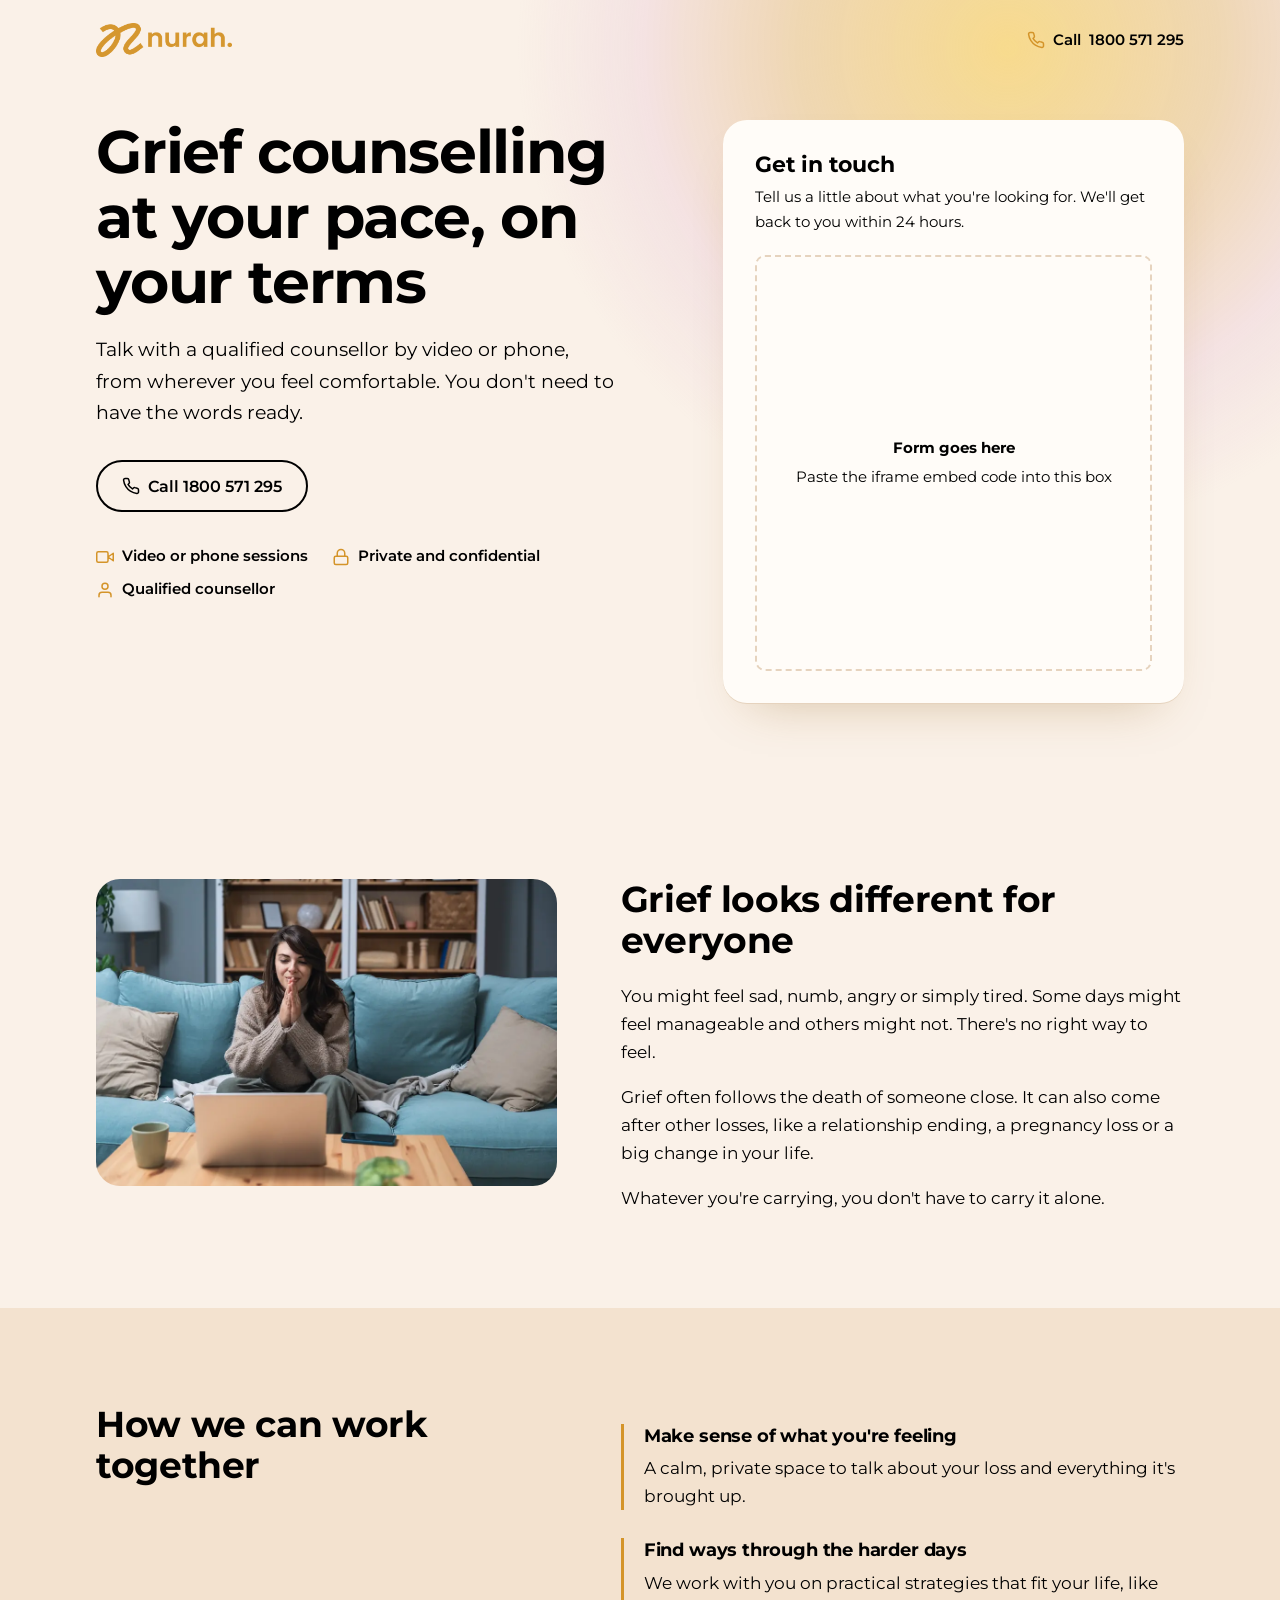
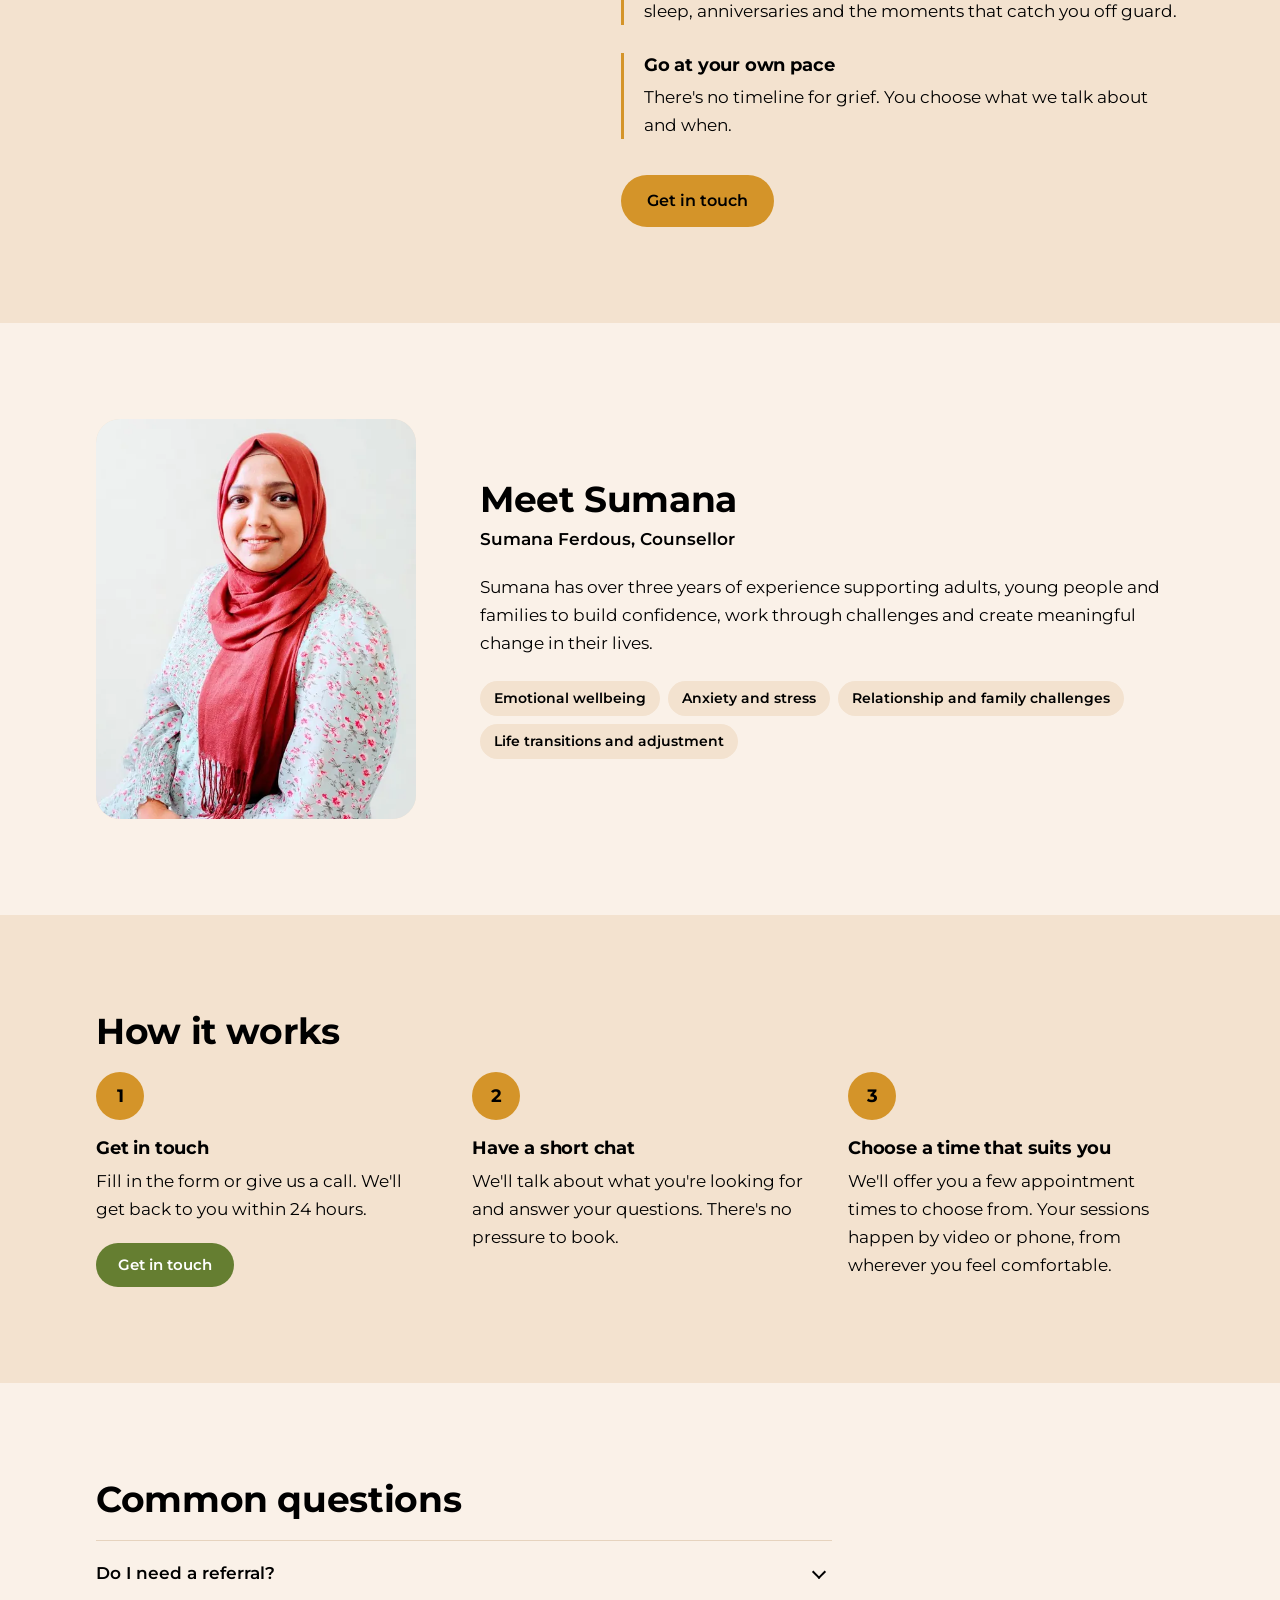
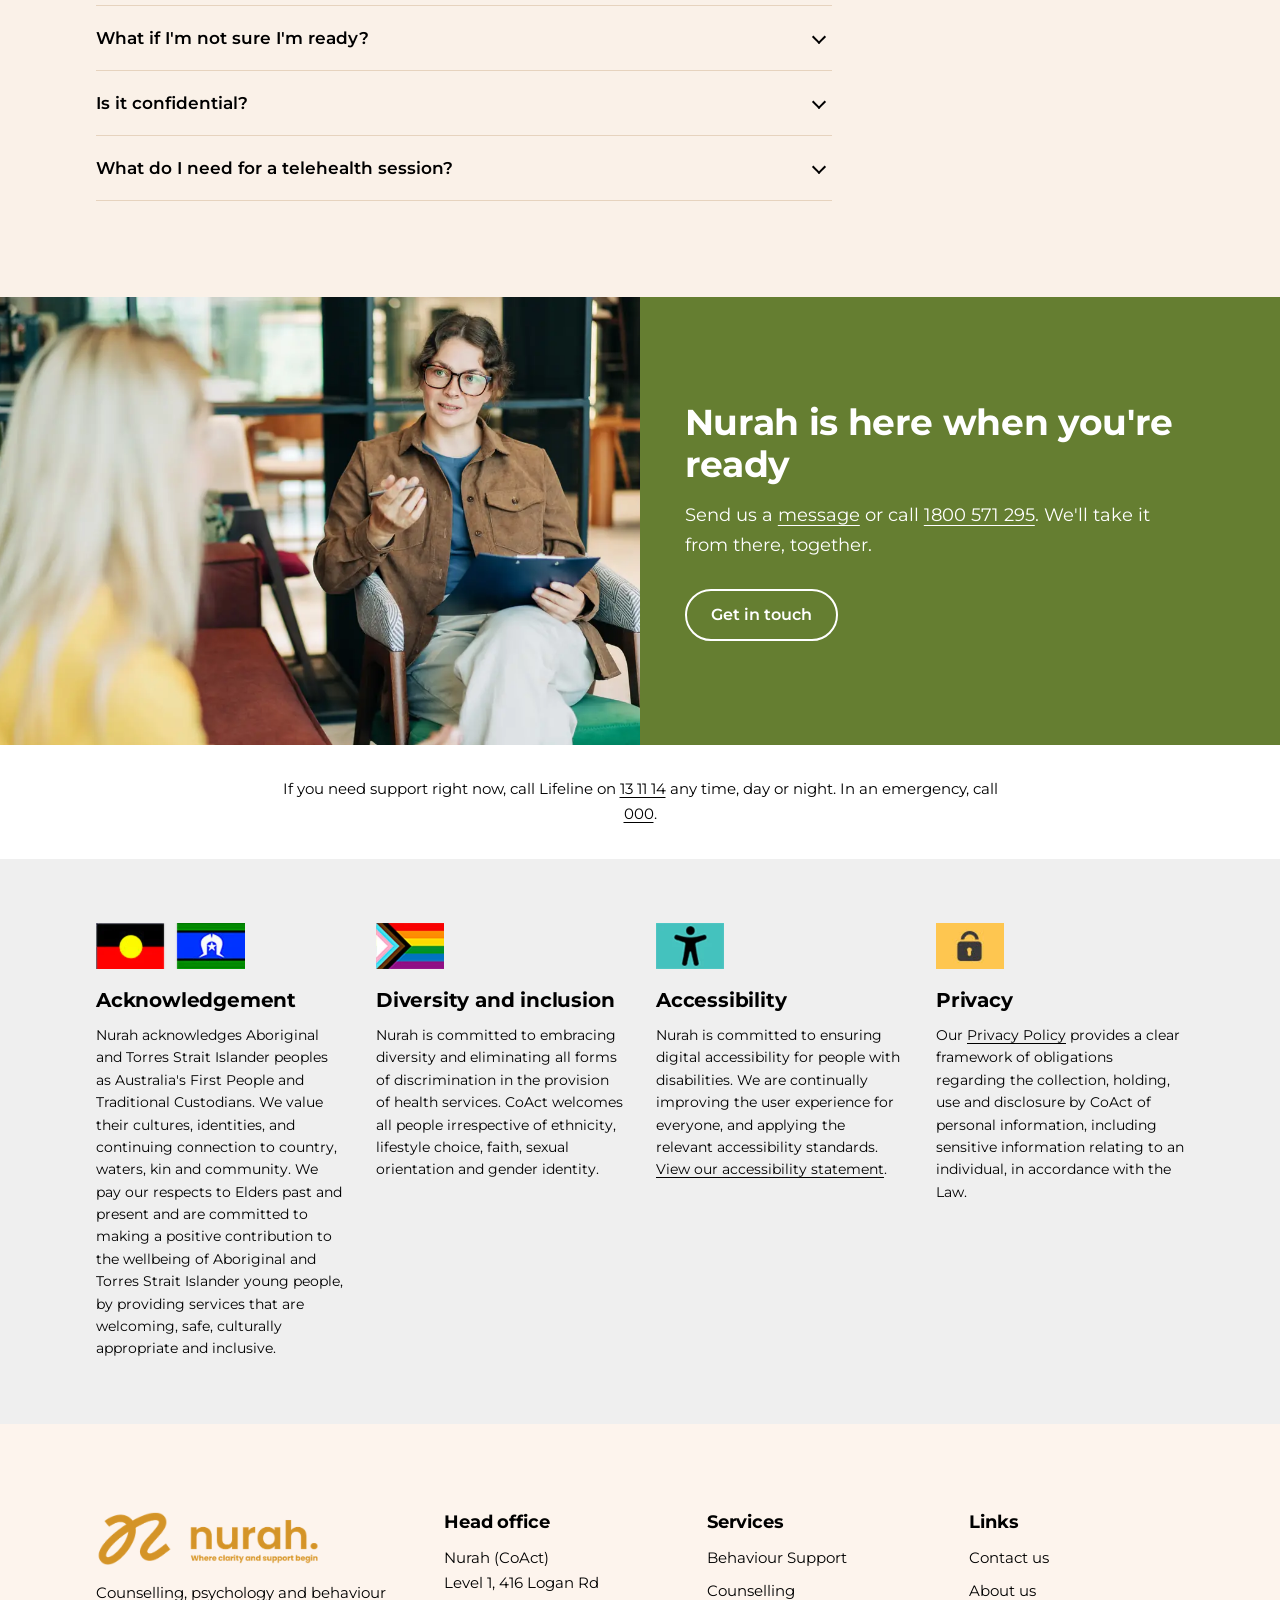
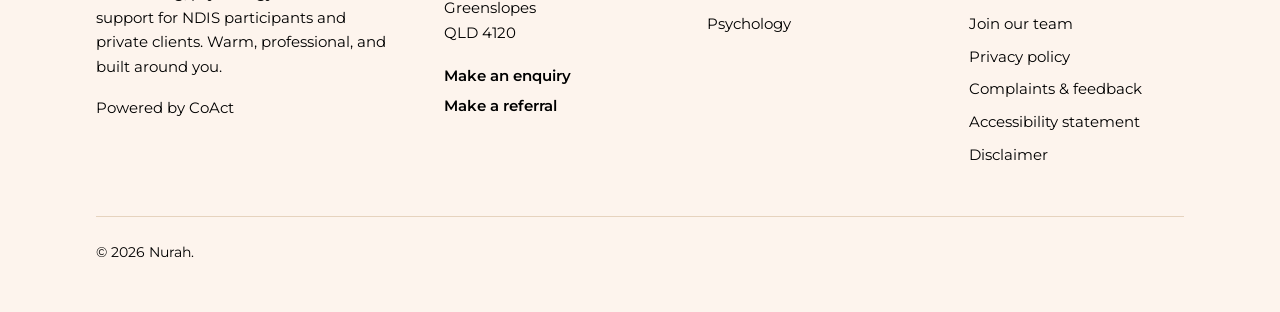
==== docs/grief-counselling/index.html @ 3fc0d1a5 "Add draft Grief Counselling ad landing page for design review Co-Authored-By: Claude Opus 5.5 (1M co" ====
<!doctype html>
<html lang="en-AU">
<head>
  <meta charset="utf-8">
  <meta name="viewport" content="width=device-width, initial-scale=1">
  <title>Grief counselling by telehealth | Nurah</title>
  <meta name="description" content="Talk with a qualified grief counsellor by video or phone, from wherever you feel comfortable. Private, flexible and at your pace. Call 1800 571 295.">
  <!-- Ads-only landing page: kept out of search results so it doesn't compete with nurah.org.au pages -->
  <meta name="robots" content="noindex, follow">
  <meta name="theme-color" content="#FAF1E8">

  <!-- TRACKING SLOT: Google Tag Manager head snippet goes here.
       Google Ads website call tracking (forwarding number swap) is configured in GTM
       against the number 1800 571 295. -->

  <link rel="preconnect" href="https://fonts.googleapis.com">
  <link rel="preconnect" href="https://fonts.gstatic.com" crossorigin>
  <link rel="stylesheet" href="https://fonts.googleapis.com/css2?family=Montserrat:wght@400;600;700&display=swap">
  <link rel="stylesheet" href="nurah-lp.css">
  <link rel="preload" as="image" href="assets/nurah-logo.png">
</head>
<body>
  <!-- TRACKING SLOT: Google Tag Manager noscript snippet goes here -->

  <svg width="0" height="0" style="position:absolute" aria-hidden="true">
    <symbol id="i-phone" viewBox="0 0 24 24"><path fill="none" stroke="currentColor" stroke-width="2" stroke-linecap="round" stroke-linejoin="round" d="M22 16.9v3a2 2 0 0 1-2.2 2 19.8 19.8 0 0 1-8.6-3.1 19.5 19.5 0 0 1-6-6A19.8 19.8 0 0 1 2.1 4.2 2 2 0 0 1 4.1 2h3a2 2 0 0 1 2 1.7c.1 1 .4 1.9.7 2.8a2 2 0 0 1-.5 2.1L8 9.9a16 16 0 0 0 6 6l1.3-1.3a2 2 0 0 1 2.1-.4c.9.3 1.8.6 2.8.7a2 2 0 0 1 1.7 2z"/></symbol>
    <symbol id="i-video" viewBox="0 0 24 24"><path fill="none" stroke="currentColor" stroke-width="2" stroke-linecap="round" stroke-linejoin="round" d="m23 7-7 5 7 5V7zM3 5h11a2 2 0 0 1 2 2v10a2 2 0 0 1-2 2H3a2 2 0 0 1-2-2V7a2 2 0 0 1 2-2z"/></symbol>
    <symbol id="i-lock" viewBox="0 0 24 24"><path fill="none" stroke="currentColor" stroke-width="2" stroke-linecap="round" stroke-linejoin="round" d="M5 11h14a2 2 0 0 1 2 2v7a2 2 0 0 1-2 2H5a2 2 0 0 1-2-2v-7a2 2 0 0 1 2-2zm2 0V7a5 5 0 0 1 10 0v4"/></symbol>
    <symbol id="i-person" viewBox="0 0 24 24"><path fill="none" stroke="currentColor" stroke-width="2" stroke-linecap="round" stroke-linejoin="round" d="M20 21v-2a4 4 0 0 0-4-4H8a4 4 0 0 0-4 4v2M12 11a4 4 0 1 0 0-8 4 4 0 0 0 0 8z"/></symbol>
  </svg>

  <a class="skip" href="#main">Skip to content</a>

  <div class="hero-light" aria-hidden="true"></div>

  <header class="site-header">
    <div class="wrap">
      <!-- Logo links nowhere on purpose: ad landing pages keep visitors focused on enquiring -->
      <span class="logo"><img src="assets/nurah-logo.png" alt="Nurah" width="480" height="122"></span>
      <a class="header-call call-link" href="tel:1800571295">
        <svg aria-hidden="true"><use href="#i-phone"/></svg>
        <span>Call</span> 1800 571 295
      </a>
    </div>
  </header>

  <main id="main">
    <section class="hero" aria-labelledby="hero-title">
      <div class="wrap">
        <div>
          <h1 id="hero-title">Grief counselling at your pace, on your terms</h1>
          <p class="hero-lede">Talk with a qualified counsellor by video or phone, from wherever you feel comfortable. You don't need to have the words ready.</p>
          <div class="hero-actions">
            <a class="btn btn-quiet call-link" href="tel:1800571295">
              <svg aria-hidden="true"><use href="#i-phone"/></svg>Call 1800 571 295
            </a>
          </div>
          <ul class="assurances">
            <li><svg aria-hidden="true"><use href="#i-video"/></svg>Video or phone sessions</li>
            <li><svg aria-hidden="true"><use href="#i-lock"/></svg>Private and confidential</li>
            <li><svg aria-hidden="true"><use href="#i-person"/></svg>Qualified counsellor</li>
          </ul>
        </div>

        <!-- The one enquiry form on the page. Every "Get in touch" button links here. -->
        <aside class="form-panel" id="form" aria-labelledby="form-title">
          <h2 id="form-title">Get in touch</h2>
          <p>Tell us a little about what you're looking for. We'll get back to you within 24 hours.</p>
          <div class="form-slot">
            <strong>Form goes here</strong>
            <span>Paste the iframe embed code into this box</span>
          </div>
        </aside>
      </div>
    </section>

    <section class="band" aria-labelledby="grief-title">
      <div class="wrap split">
        <div class="media-slot">
          <img src="assets/grief-telehealth.webp" alt="A woman sitting on her couch at home, talking with someone on her laptop" width="1000" height="667" loading="lazy">
        </div>
        <div>
          <h2 id="grief-title">Grief looks different for everyone</h2>
          <div class="prose">
            <p>You might feel sad, numb, angry or simply tired. Some days might feel manageable and others might not. There's no right way to feel.</p>
            <p>Grief often follows the death of someone close. It can also come after other losses, like a relationship ending, a pregnancy loss or a big change in your life.</p>
            <p>Whatever you're carrying, you don't have to carry it alone.</p>
          </div>
        </div>
      </div>
    </section>

    <section class="band band-deep" aria-labelledby="ways-title">
      <div class="wrap split">
        <h2 id="ways-title">How we can work together</h2>
        <div>
          <ul class="ways">
            <li>
              <h3>Make sense of what you're feeling</h3>
              <p>A calm, private space to talk about your loss and everything it's brought up.</p>
            </li>
            <li>
              <h3>Find ways through the harder days</h3>
              <p>We work with you on practical strategies that fit your life, like sleep, anniversaries and the moments that catch you off guard.</p>
            </li>
            <li>
              <h3>Go at your own pace</h3>
              <p>There's no timeline for grief. You choose what we talk about and when.</p>
            </li>
          </ul>
          <a class="btn btn-primary section-cta" href="#form">Get in touch</a>
        </div>
      </div>
    </section>

    <section class="band" aria-labelledby="sumana-title">
      <div class="wrap practitioner">
        <div class="portrait">
          <img src="assets/sumana-ferdous.webp" alt="Sumana Ferdous, counsellor at Nurah" width="640" height="640" loading="lazy">
        </div>
        <div>
          <h2 id="sumana-title">Meet Sumana</h2>
          <p class="role">Sumana Ferdous, Counsellor</p>
          <div class="prose">
            <p>Sumana has over three years of experience supporting adults, young people and families to build confidence, work through challenges and create meaningful change in their lives.</p>
          </div>
          <ul class="focus-list" aria-label="How Sumana can help">
            <li>Emotional wellbeing</li>
            <li>Anxiety and stress</li>
            <li>Relationship and family challenges</li>
            <li>Life transitions and adjustment</li>
          </ul>
        </div>
      </div>
    </section>

    <section class="band band-deep" aria-labelledby="steps-title">
      <div class="wrap">
        <h2 id="steps-title">How it works</h2>
        <ol class="steps">
          <li>
            <div>
              <h3>Get in touch</h3>
              <p>Fill in the form or give us a call. We'll get back to you within 24 hours.</p>
              <a class="btn btn-green step-cta" href="#form">Get in touch</a>
            </div>
          </li>
          <li>
            <div>
              <h3>Have a short chat</h3>
              <p>We'll talk about what you're looking for and answer your questions. There's no pressure to book.</p>
            </div>
          </li>
          <li>
            <div>
              <h3>Choose a time that suits you</h3>
              <p>We'll offer you a few appointment times to choose from. Your sessions happen by video or phone, from wherever you feel comfortable.</p>
            </div>
          </li>
        </ol>

        <!-- FEES: remove the hidden attribute once pricing is decided -->
        <div class="fees" hidden>
          <h3>Fees</h3>
          <p><span class="todo">[50-minute session: $fee]</span></p>
        </div>
      </div>
    </section>

    <section class="band" aria-labelledby="faq-title">
      <div class="wrap">
        <h2 id="faq-title">Common questions</h2>
        <div class="faq">
          <details>
            <summary>Do I need a referral?</summary>
            <p>No. You can get in touch with us directly.</p>
          </details>
          <details>
            <summary>What if I'm not sure I'm ready?</summary>
            <p>That's okay. You're welcome to call and ask questions first. There's no pressure to book.</p>
          </details>
          <details>
            <summary>Is it confidential?</summary>
            <p>Yes. What you share stays between you and your counsellor, except in rare situations where someone's safety is at risk. Your counsellor will explain this in your first session.</p>
          </details>
          <details>
            <summary>What do I need for a telehealth session?</summary>
            <p>A quiet, private space and a phone, tablet or computer. If you'd like to use video, you'll need a camera. We'll send you everything you need before your first session.</p>
          </details>
        </div>
      </div>
    </section>

    <!-- Two-column block modelled on the green "Make an enquiry" row on nurah.org.au -->
    <section class="enquire" aria-labelledby="enquire-title">
      <div class="enquire-media">
        <img src="assets/enquire.webp" alt="" width="1100" height="733" loading="lazy">
      </div>
      <div class="enquire-body">
        <h2 id="enquire-title">Nurah is here when you're ready</h2>
        <p>Send us a <a href="mailto:hello@nurah.org.au">message</a> or call <a class="call-link" href="tel:1800571295">1800 571 295</a>. We'll take it from there, together.</p>
        <a class="btn btn-light" href="#form">Get in touch</a>
      </div>
    </section>
  </main>

  <div class="support-band">
    <div class="wrap">
      <p class="support-note">If you need support right now, call Lifeline on <a href="tel:131114">13 11 14</a> any time, day or night. In an emergency, call <a href="tel:000">000</a>.</p>
    </div>
  </div>

  <!-- Footer replicated from nurah.org.au (September 2026) -->
  <section class="commitments" aria-label="Our commitments">
    <div class="wrap commitments-grid">
      <div>
        <img src="assets/ack-flags.webp" alt="Aboriginal and Torres Strait Islander flags" width="149" height="46" loading="lazy">
        <h2>Acknowledgement</h2>
        <p>Nurah acknowledges Aboriginal and Torres Strait Islander peoples as Australia's First People and Traditional Custodians. We value their cultures, identities, and continuing connection to country, waters, kin and community. We pay our respects to Elders past and present and are committed to making a positive contribution to the wellbeing of Aboriginal and Torres Strait Islander young people, by providing services that are welcoming, safe, culturally appropriate and inclusive.</p>
      </div>
      <div>
        <img src="assets/flag-diversity.webp" alt="" width="68" height="46" loading="lazy">
        <h2>Diversity and inclusion</h2>
        <p>Nurah is committed to embracing diversity and eliminating all forms of discrimination in the provision of health services. CoAct welcomes all people irrespective of ethnicity, lifestyle choice, faith, sexual orientation and gender identity.</p>
      </div>
      <div>
        <img src="assets/flag-accessibility.webp" alt="" width="68" height="46" loading="lazy">
        <h2>Accessibility</h2>
        <p>Nurah is committed to ensuring digital accessibility for people with disabilities. We are continually improving the user experience for everyone, and applying the relevant accessibility standards. <a href="https://nurah.org.au/accessibility-statement/">View our accessibility statement</a>.</p>
      </div>
      <div>
        <img src="assets/privacy.webp" alt="" width="68" height="46" loading="lazy">
        <h2>Privacy</h2>
        <p>Our <a href="https://nurah.org.au/privacy-policy/">Privacy Policy</a> provides a clear framework of obligations regarding the collection, holding, use and disclosure by CoAct of personal information, including sensitive information relating to an individual, in accordance with the Law.</p>
      </div>
    </div>
  </section>

  <footer class="site-footer">
    <div class="wrap footer-grid">
      <div class="footer-brand">
        <img src="assets/nurah-logo-footer.webp" alt="Nurah. Where clarity and support begin" width="560" height="133" loading="lazy">
        <p>Counselling, psychology and behaviour support for NDIS participants and private clients. Warm, professional, and built around you.</p>
        <p>Powered by <a href="https://nurah.org.au/about-us/coact/">CoAct</a></p>
      </div>
      <div>
        <h2>Head office</h2>
        <p>Nurah (CoAct)<br>Level 1, 416 Logan Rd<br>Greenslopes<br>QLD 4120</p>
        <p class="footer-actions"><a href="https://nurah.org.au/contact-us/">Make an enquiry</a><br><a href="https://nurah.org.au/for-referrers/">Make a referral</a></p>
      </div>
      <div>
        <h2>Services</h2>
        <ul>
          <li><a href="https://nurah.org.au/behaviour-support/">Behaviour Support</a></li>
          <li><a href="https://nurah.org.au/counselling-services/">Counselling</a></li>
          <li><a href="https://nurah.org.au/psychology-services/">Psychology</a></li>
        </ul>
      </div>
      <div>
        <h2>Links</h2>
        <ul>
          <li><a href="https://nurah.org.au/contact-us/">Contact us</a></li>
          <li><a href="https://nurah.org.au/about-us/">About us</a></li>
          <li><a href="https://nurah.org.au/about-us/join-our-team/">Join our team</a></li>
          <li><a href="https://coact.org.au/wp-content/uploads/2026/07/Privacy_Policy_16_7_26.pdf">Privacy policy</a></li>
          <li><a href="https://nurah.org.au/complaints-feedback/">Complaints &amp; feedback</a></li>
          <li><a href="https://nurah.org.au/accessibility-statement/">Accessibility statement</a></li>
          <li><a href="https://nurah.org.au/disclaimer/">Disclaimer</a></li>
        </ul>
      </div>
    </div>
    <div class="wrap">
      <p class="copyright">&copy; 2026 Nurah.</p>
    </div>
  </footer>

  <nav class="action-bar" aria-label="Quick contact">
    <a class="btn btn-quiet call-link" href="tel:1800571295"><svg aria-hidden="true"><use href="#i-phone"/></svg>Call</a>
    <a class="btn btn-primary" href="#form">Get in touch</a>
  </nav>
</body>
</html>
---- docs/grief-counselling/nurah-lp.css ----
/* Nurah landing page kit
   Shared by all Nurah Google Ads landing pages. Page-specific copy lives in each page's HTML. */

:root {
  --cream: #FAF1E8;      /* Warm Cream: page background */
  --cream-deep: #F3E2CF; /* cream tinted toward amber: alternate bands */
  --paper: #FFFCF8;      /* form and card surfaces */
  --amber: #D49429;      /* Deep Amber: primary brand signal */
  --amber-ink: #8A5A0E;  /* darkened amber for small text on cream (AA contrast) */
  --yellow: #F5C843;     /* Sunlight Yellow: hero glow only */
  --pink: #DBA3CA;       /* Muted Pink: hero glow only */
  --ink: #000000;        /* all body text is black */
  --ink-soft: #000000;
  --line: #E6D3BE;
  --green: #657E31;      /* nurah.org.au enquiry-block green (not in brand palette) */

  --font: "Montserrat", system-ui, -apple-system, "Segoe UI", sans-serif;
  --wrap: 72rem;
  --gutter: clamp(1rem, 4vw, 2rem);
  --radius-lg: 1.5rem;
  --radius-sm: 0.625rem;
}

*, *::before, *::after { box-sizing: border-box; }

html { scroll-behavior: smooth; -webkit-text-size-adjust: 100%; }

body {
  margin: 0;
  position: relative;
  overflow-x: clip; /* contains the hero glow without creating a scroll box */
  background: var(--cream);
  color: var(--ink);
  font-family: var(--font);
  font-size: 1.0625rem;
  line-height: 1.65;
  -webkit-font-smoothing: antialiased;
}

img { max-width: 100%; height: auto; display: block; }

a { color: var(--ink); text-underline-offset: 0.2em; }

:focus-visible { outline: 3px solid var(--ink); outline-offset: 3px; border-radius: 4px; }

.skip {
  position: absolute; left: -999px; top: 0;
  background: var(--ink); color: var(--cream); padding: 0.75rem 1rem; z-index: 100;
}
.skip:focus { left: 1rem; top: 1rem; }

.wrap { width: 100%; max-width: var(--wrap); margin: 0 auto; padding: 0 var(--gutter); }

h1, h2, h3 { margin: 0; line-height: 1.15; font-weight: 700; letter-spacing: -0.01em; }
h2 { font-size: clamp(1.625rem, 3.2vw, 2.25rem); max-width: 22ch; }
h3 { font-size: 1.125rem; line-height: 1.35; }
p { margin: 0; }
.prose { max-width: 62ch; }
.prose > * + * { margin-top: 1em; }

/* Placeholder marker: anything still to confirm before going live */
.todo {
  background: #FFF3C4;
  outline: 1px dashed var(--amber);
  color: var(--ink);
  padding: 0 0.25em;
  border-radius: 3px;
}

/* ---------- Header ---------- */
.site-header { padding: 1.125rem 0; position: relative; z-index: 2; }
.site-header .wrap { display: flex; align-items: center; justify-content: space-between; gap: 1rem; }
.logo img { width: 8.5rem; }
.header-call {
  font-weight: 600; font-size: 0.9375rem; color: var(--ink); text-decoration: none;
  display: inline-flex; align-items: center; gap: 0.5rem; min-height: 44px;
}
.header-call svg { width: 1.125rem; height: 1.125rem; color: var(--amber); }
.header-call span { display: none; }
@media (min-width: 40em) { .header-call span { display: inline; } }

/* ---------- Buttons ---------- */
.btn {
  display: inline-flex; align-items: center; justify-content: center; gap: 0.5rem;
  min-height: 3.25rem; padding: 0.75rem 1.5rem;
  border-radius: 999px; border: 2px solid transparent;
  font: 600 1rem/1.2 var(--font); text-decoration: none; cursor: pointer;
  transition: background-color .2s, border-color .2s;
}
.btn svg { width: 1.125rem; height: 1.125rem; }
.btn-primary { background: var(--amber); color: var(--ink); }
.btn-primary:hover { background: #C4851C; }
.btn-quiet { background: transparent; color: var(--ink); border-color: var(--ink); }
.btn-quiet:hover { background: rgba(0, 0, 0, 0.06); }
.btn-green { background: var(--green); color: #FFFFFF; }
.btn-green:hover { background: #536928; }
.btn-light { background: transparent; color: #FFFFFF; border-color: #FFFFFF; }
.btn-light:hover { background: #FFFFFF; color: var(--green); }

/* ---------- Hero ---------- */
.hero { position: relative; padding: 1.5rem 0 3.5rem; }

/* The signature: soft light rising behind the headline. Nurah means light. */
.hero-light {
  position: absolute; z-index: 0; pointer-events: none;
  width: min(62rem, 150vw); aspect-ratio: 1;
  right: -45vw; top: max(-31rem, -75vw);
  border-radius: 50%;
  background:
    radial-gradient(circle at 50% 50%,
      rgba(245, 200, 67, 0.55) 0%,
      rgba(212, 148, 41, 0.28) 30%,
      rgba(219, 163, 202, 0.18) 52%,
      rgba(250, 241, 232, 0) 70%);
  animation: dawn 2.4s ease-out both;
}
@keyframes dawn {
  from { opacity: 0; transform: translateY(8%) scale(0.92); }
  to   { opacity: 1; transform: none; }
}

.hero .wrap { position: relative; z-index: 1; display: grid; gap: 2.5rem; align-items: start; }

.hero h1 {
  font-size: clamp(2.25rem, 6vw, 3.75rem);
  line-height: 1.08;
  letter-spacing: -0.02em;
  max-width: 14ch;
}
.hero-lede { margin-top: 1.25rem; font-size: 1.1875rem; max-width: 40ch; color: var(--ink); }
.hero-actions { margin-top: 2rem; display: flex; flex-wrap: wrap; gap: 0.75rem; }

.assurances {
  list-style: none; padding: 0; margin: 2rem 0 0;
  display: flex; flex-wrap: wrap; gap: 0.5rem 1.5rem;
  font-size: 0.9375rem; font-weight: 600; color: var(--ink-soft);
}
.assurances li { display: flex; align-items: center; gap: 0.5rem; }
.assurances svg { width: 1.125rem; height: 1.125rem; color: var(--amber); flex: none; }

@media (min-width: 60em) {
  .hero { padding: 2.5rem 0 5rem; }
  .hero .wrap { grid-template-columns: 1.1fr 0.9fr; gap: 4rem; }
  .hero-light { right: -14rem; top: -28rem; }
}

/* ---------- Form panel (iframe slot) ---------- */
.form-panel {
  background: var(--paper);
  border-radius: var(--radius-lg);
  padding: clamp(1.5rem, 3vw, 2rem);
  box-shadow: 0 1px 0 var(--line), 0 24px 48px -28px rgba(138, 90, 14, 0.35);
}
.form-panel h2 { font-size: 1.375rem; }
.form-panel > p { margin-top: 0.5rem; color: var(--ink-soft); font-size: 0.9375rem; }
.form-slot {
  margin-top: 1.25rem;
  min-height: 26rem;
  border: 2px dashed var(--line);
  border-radius: var(--radius-sm);
  display: grid; place-content: center; text-align: center; gap: 0.25rem;
  color: var(--ink-soft); font-size: 0.9375rem; padding: 1.5rem;
}
.form-slot strong { color: var(--ink); }
.form-slot iframe { width: 100%; min-height: 26rem; border: 0; }

/* The single form: every "Get in touch" button jumps here */
.form-panel { scroll-margin-top: 1rem; }

/* ---------- Sections ---------- */
.band { padding: clamp(3.5rem, 8vw, 6rem) 0; }
.band-deep { background: var(--cream-deep); }
.band h2 + * { margin-top: 1.25rem; }

.split { display: grid; gap: 2rem; }
.section-cta { margin-top: 2.25rem; }

/* Image slot with rounded corners (swap the placeholder for an <img>) */
.media-slot {
  aspect-ratio: 3 / 2; width: 100%;
  border-radius: var(--radius-lg); overflow: hidden;
  background: linear-gradient(160deg, var(--cream-deep), #EBC9A0);
  display: grid; place-content: center; text-align: center;
  color: var(--ink-soft); font-size: 0.875rem; padding: 1rem;
}
.media-slot:has(img) { padding: 0; background: none; }
.media-slot img { width: 100%; height: 100%; object-fit: cover; }
@media (min-width: 60em) { .media-slot + div { align-self: center; } }
@media (min-width: 60em) { .split { grid-template-columns: 0.9fr 1.1fr; gap: 4rem; } }

/* How we can work together: a quiet list with an amber rule, not cards */
.ways { list-style: none; padding: 0; margin: 0; display: grid; gap: 1.75rem; }
.ways li { border-left: 3px solid var(--amber); padding-left: 1.25rem; }
.ways p { margin-top: 0.375rem; color: var(--ink-soft); max-width: 52ch; }

/* ---------- Practitioner ---------- */
.practitioner { display: grid; gap: 2rem; align-items: center; }
.portrait {
  aspect-ratio: 4 / 5; width: 100%; max-width: 20rem;
  border-radius: var(--radius-lg);
  overflow: hidden;
  background: var(--cream-deep);
}
.portrait img { width: 100%; height: 100%; object-fit: cover; object-position: 50% 20%; }
.practitioner .role { margin-top: 0.25rem; color: var(--ink); font-weight: 600; }
.practitioner .prose { margin-top: 1.25rem; }
.focus-list { list-style: none; padding: 0; margin: 1.5rem 0 0; display: flex; flex-wrap: wrap; gap: 0.5rem; }
.focus-list li {
  background: var(--cream-deep); border-radius: 999px;
  padding: 0.375rem 0.875rem; font-size: 0.875rem; font-weight: 600;
}
@media (min-width: 48em) { .practitioner { grid-template-columns: 20rem 1fr; gap: 4rem; } }

/* ---------- Steps (a real sequence, so numbered) ---------- */
.steps { list-style: none; padding: 0; margin: 2.5rem 0 0; display: grid; gap: 2rem; counter-reset: step; }
.steps li { counter-increment: step; display: grid; grid-template-columns: 3rem 1fr; gap: 1rem; align-items: start; align-content: start; }
.steps li::before {
  content: counter(step);
  width: 3rem; height: 3rem; border-radius: 50%;
  background: var(--amber); color: var(--ink);
  display: grid; place-content: center; font-weight: 700; font-size: 1.125rem;
}
.steps p { margin-top: 0.375rem; color: var(--ink-soft); }
.step-cta { margin-top: 1.25rem; min-height: 2.75rem; padding: 0.5rem 1.25rem; font-size: 0.9375rem; }
@media (min-width: 48em) {
  .steps { grid-template-columns: repeat(3, 1fr); gap: 2.5rem; }
  .steps li { grid-template-columns: 1fr; }
}

/* ---------- Fees (switch on by removing the hidden attribute) ---------- */
.fees { margin-top: 2rem; background: var(--paper); border-radius: var(--radius-sm); padding: 1.5rem; max-width: 34rem; }

/* ---------- FAQ ---------- */
.faq { margin-top: 2rem; max-width: 46rem; border-top: 1px solid var(--line); }
.faq details { border-bottom: 1px solid var(--line); }
.faq summary {
  list-style: none; cursor: pointer; min-height: 44px;
  padding: 1.125rem 2.5rem 1.125rem 0; position: relative;
  font-weight: 600; font-size: 1.0625rem;
}
.faq summary::-webkit-details-marker { display: none; }
.faq summary::after {
  content: ""; position: absolute; right: 0.5rem; top: 50%;
  width: 0.625rem; height: 0.625rem; margin-top: -0.4rem;
  border-right: 2px solid var(--ink); border-bottom: 2px solid var(--ink);
  transform: rotate(45deg); transition: transform .2s;
}
.faq details[open] summary::after { transform: rotate(-135deg); margin-top: -0.1rem; }
.faq details p { padding: 0 0 1.25rem; color: var(--ink-soft); max-width: 60ch; }

/* ---------- Enquire: image + green panel, full width ---------- */
.enquire { display: grid; background: var(--green); color: #FFFFFF; }
.enquire-media { min-height: 16rem; }
.enquire-media img { width: 100%; height: 100%; object-fit: cover; object-position: 70% 30%; }
.enquire-body { padding: clamp(3rem, 7vw, 6rem) var(--gutter); align-self: center; }
.enquire h2 { color: #FFFFFF; }
.enquire p { margin-top: 1rem; max-width: 40ch; font-size: 1.125rem; }
.enquire a:not(.btn) { color: #FFFFFF; }
.enquire .btn { margin-top: 1.75rem; }
.enquire :focus-visible { outline-color: #FFFFFF; }
@media (min-width: 60em) {
  .enquire { grid-template-columns: 1fr 1fr; }
  .enquire-media { min-height: 28rem; }
  .enquire-body { padding-left: 7%; padding-right: 7%; }
}

/* ---------- Support note: full-width white row, centred ---------- */
.support-band { background: #FFFFFF; padding: 2rem 0; text-align: center; }
.support-note { margin: 0 auto; max-width: 46rem; font-size: 0.9375rem; }

/* ---------- Commitments band (replicates nurah.org.au) ---------- */
.commitments { background: #EFEFEF; padding: clamp(3rem, 5vw, 4.5rem) 0; font-size: 0.875rem; line-height: 1.6; }
.commitments-grid { display: grid; gap: 2.5rem; }
.commitments img { height: 46px; width: auto; }
.commitments h2 { font-size: 1.25rem; margin: 1.25rem 0 0.75rem; max-width: none; }
.commitments a, .site-footer a { color: var(--ink); }
@media (min-width: 40em) { .commitments-grid { grid-template-columns: 1fr 1fr; } }
@media (min-width: 64em) { .commitments-grid { grid-template-columns: repeat(4, 1fr); gap: 2rem; } }

/* ---------- Site footer (replicates nurah.org.au) ---------- */
.site-footer { background: #FDF4ED; padding: clamp(3.5rem, 7vw, 5.5rem) 0 7rem; font-size: 0.9375rem; }
.footer-grid { display: grid; gap: 2.5rem; }
.footer-brand img { width: 14rem; }
.footer-brand p { margin-top: 1rem; max-width: 34ch; }
.site-footer h2 { font-size: 1.125rem; margin-bottom: 0.875rem; max-width: none; }
.site-footer ul { list-style: none; padding: 0; margin: 0; display: grid; gap: 0.5rem; }
.site-footer a { text-decoration: none; }
.site-footer a:hover { text-decoration: underline; }
.footer-actions { margin-top: 1rem; font-weight: 600; line-height: 2; }
.copyright { margin-top: 3rem; padding-top: 1.5rem; border-top: 1px solid var(--line); color: var(--ink-soft); font-size: 0.875rem; }
@media (min-width: 40em) { .footer-grid { grid-template-columns: 1fr 1fr; } }
@media (min-width: 64em) {
  .footer-grid { grid-template-columns: 1.4fr 1fr 1fr 1fr; gap: 3rem; }
  .site-footer { padding-bottom: 3rem; }
}

/* ---------- Mobile action bar ---------- */
.action-bar {
  position: fixed; left: 0; right: 0; bottom: 0; z-index: 50;
  display: grid; grid-template-columns: 1fr 1fr; gap: 0.5rem;
  padding: 0.625rem var(--gutter) calc(0.625rem + env(safe-area-inset-bottom));
  background: rgba(250, 241, 232, 0.96);
  border-top: 1px solid var(--line);
}
.action-bar .btn { min-height: 3rem; padding: 0.5rem 1rem; }
@media (min-width: 60em) { .action-bar { display: none; } }

@media (prefers-reduced-motion: reduce) {
  html { scroll-behavior: auto; }
  .hero-light { animation: none; }
  .btn, .faq summary::after { transition: none; }
}
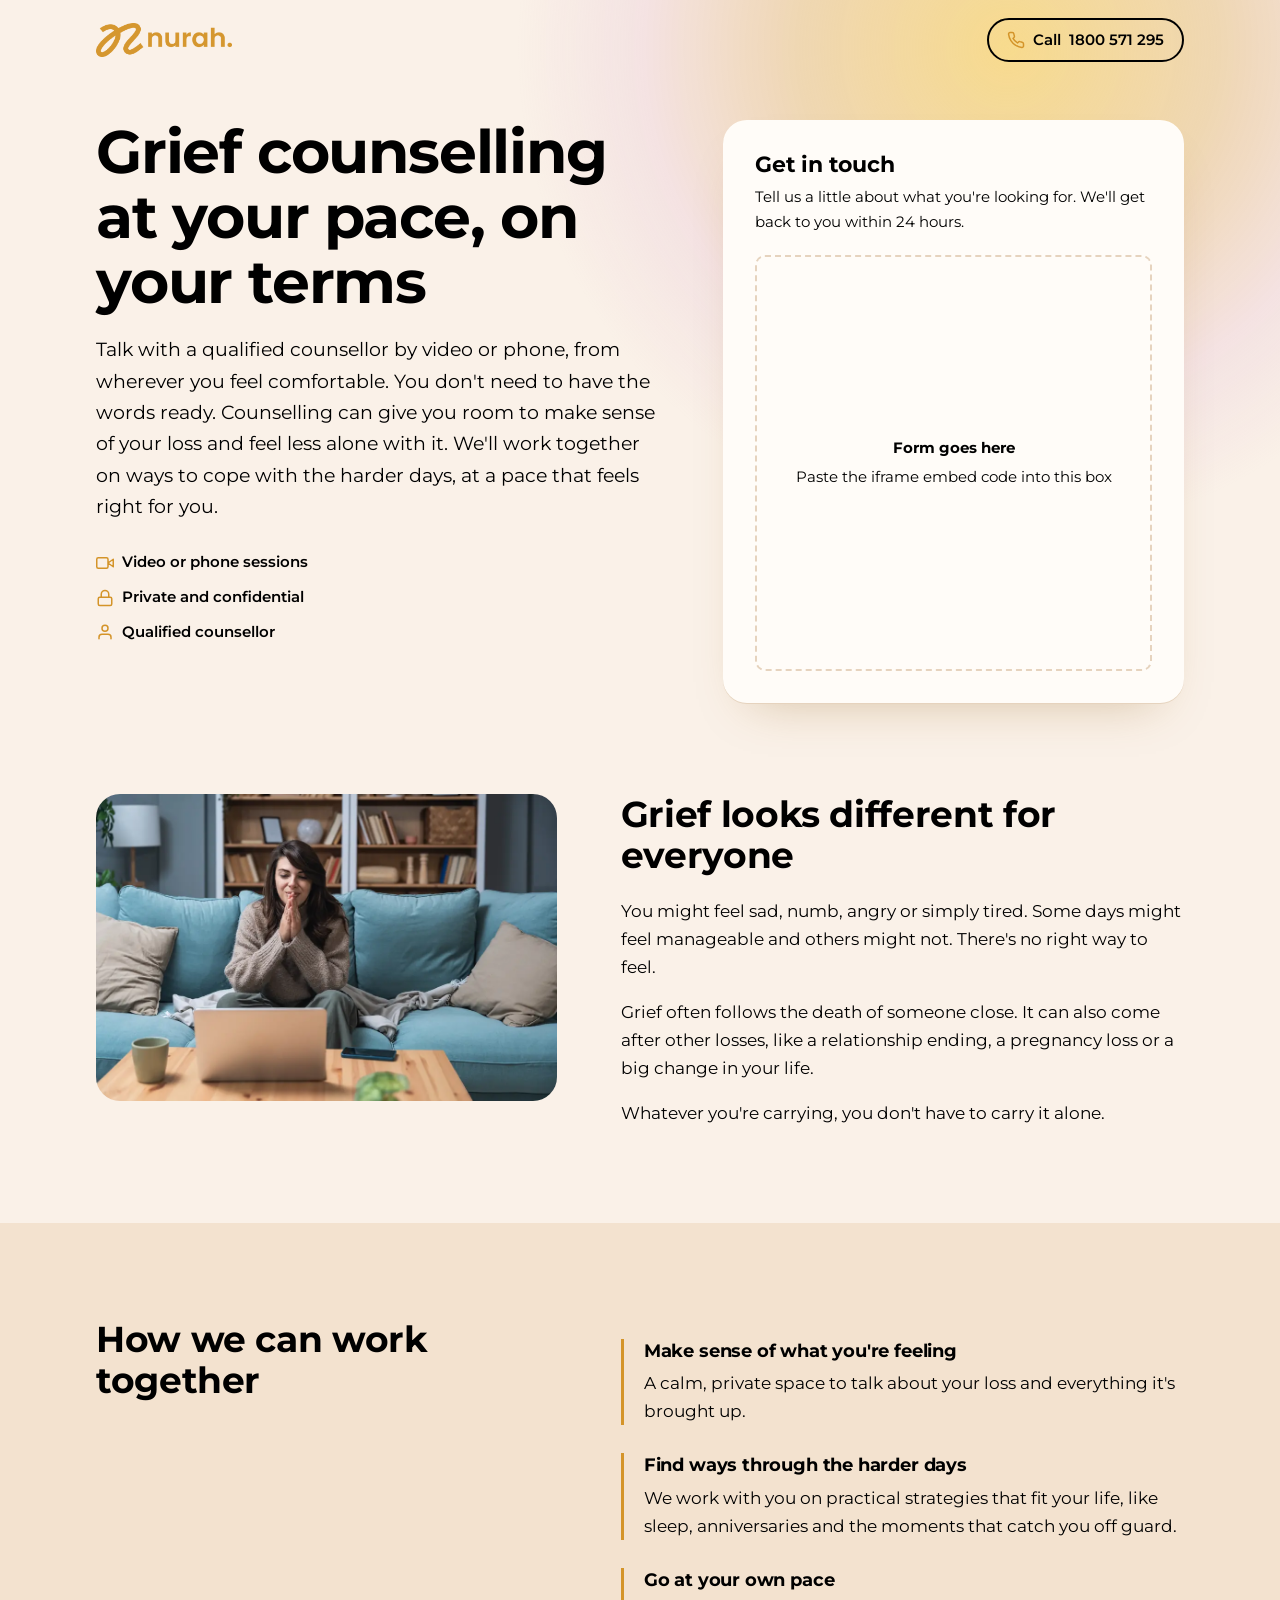
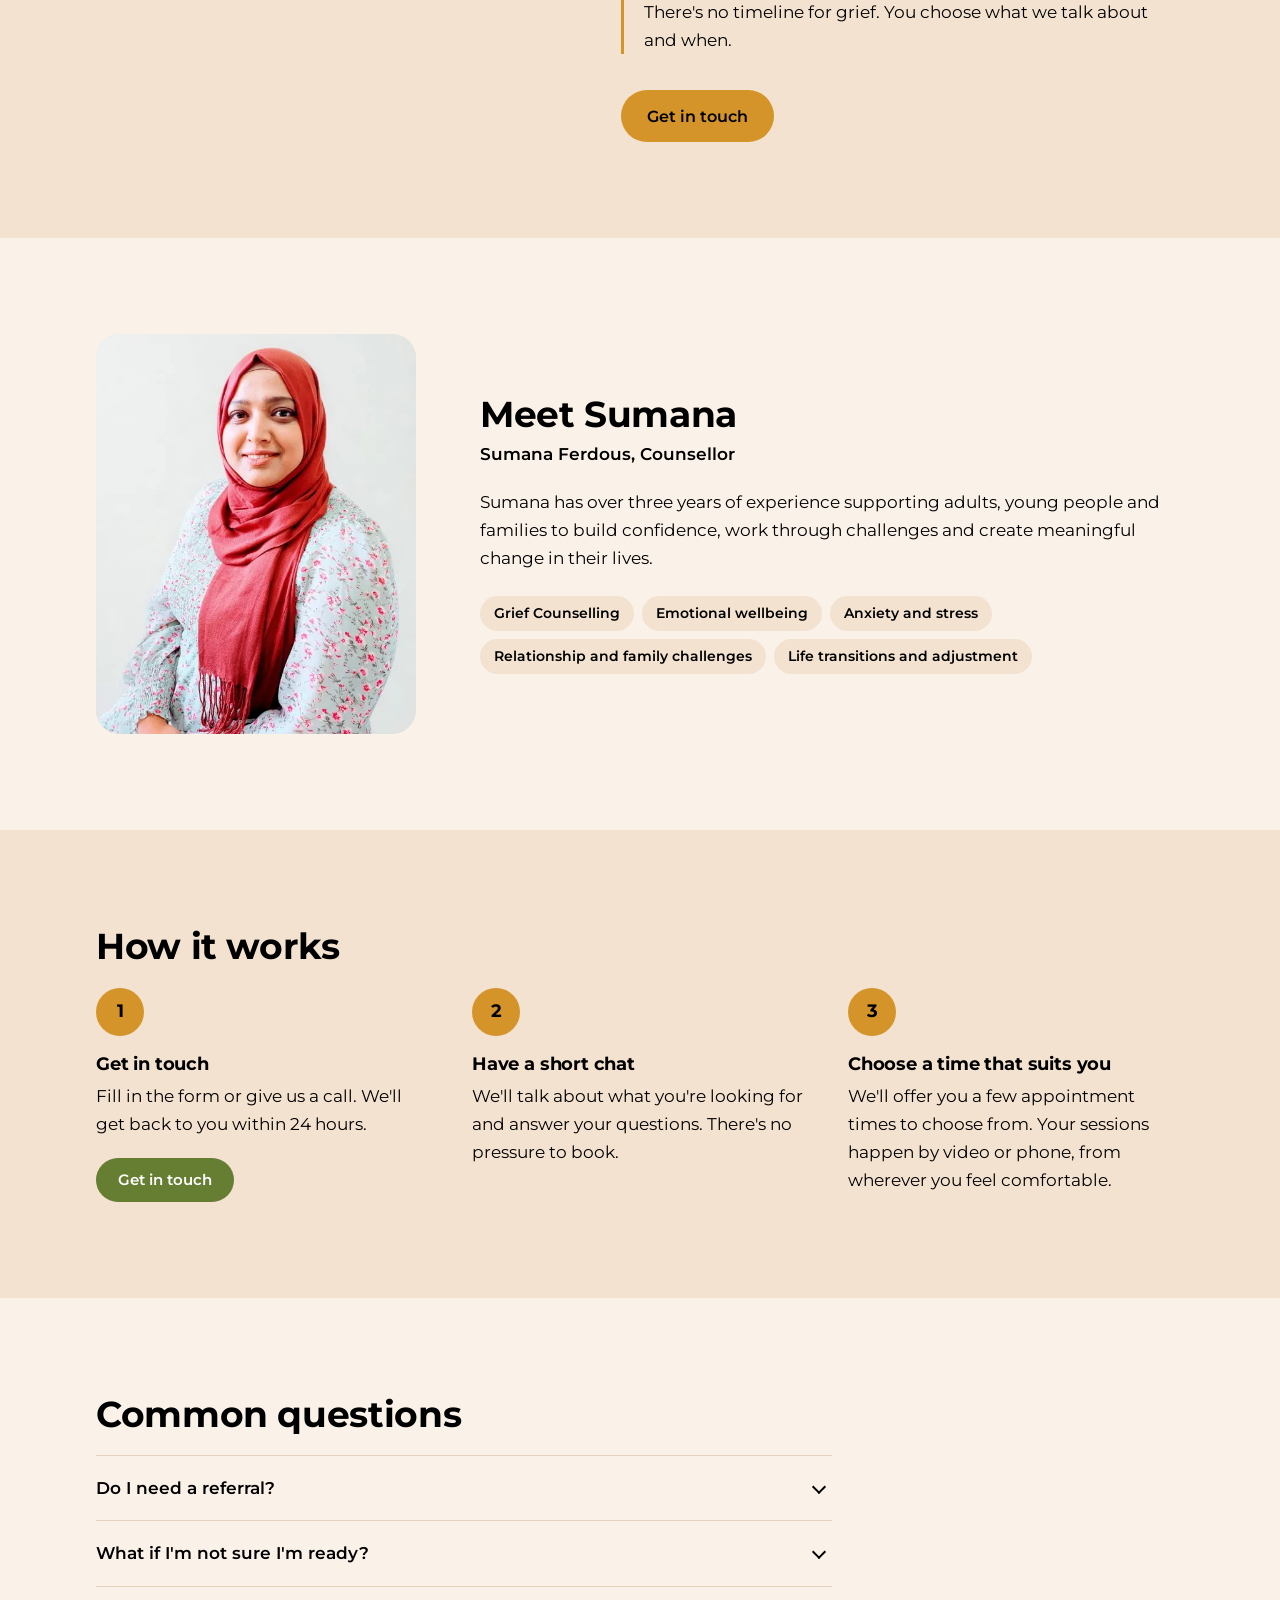
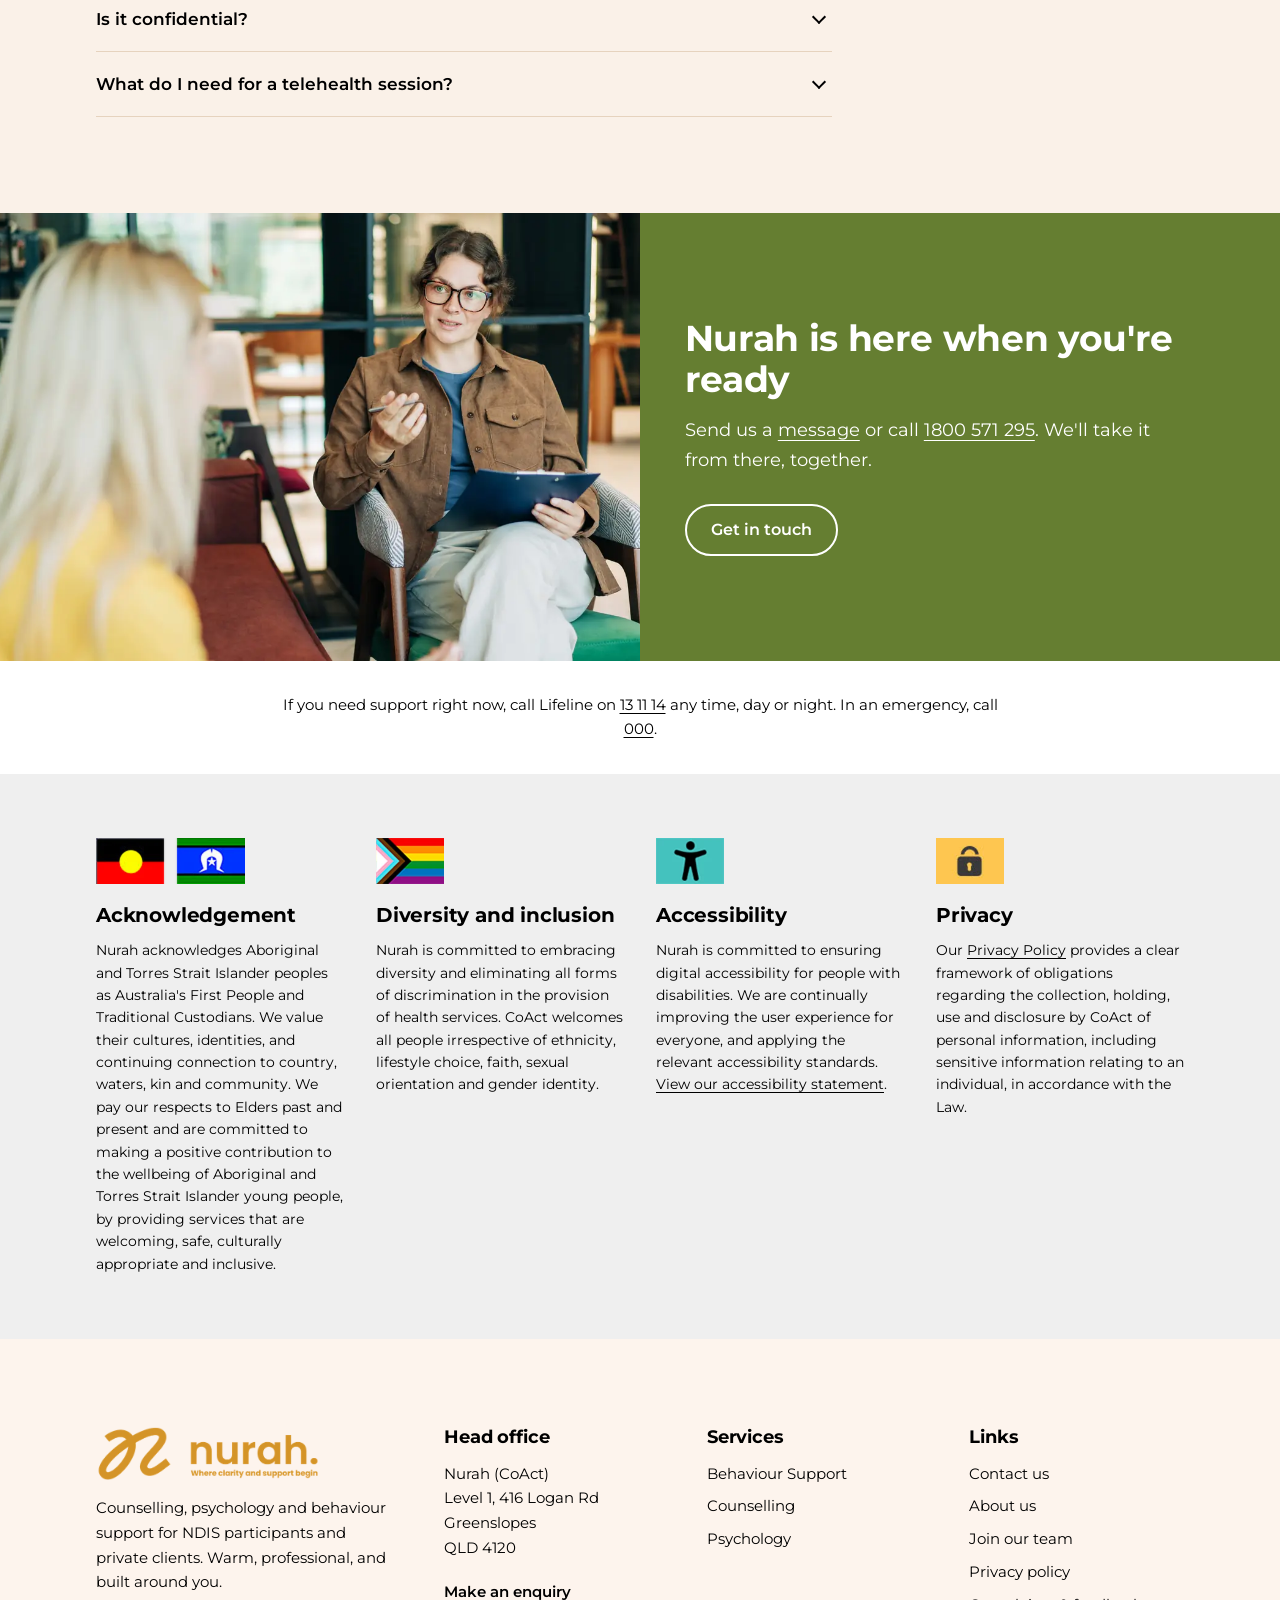
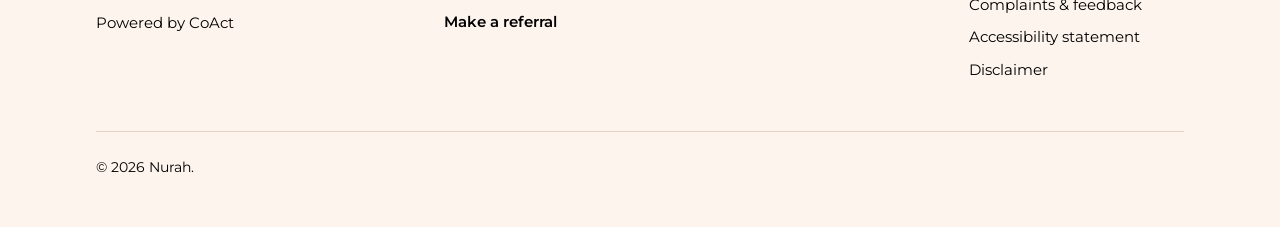
==== commit cb2bf873: "Grief landing page: apply design review changes Co-Authored-By: Claude Opus 5.5 (1M context) <norepl" ====
--- a/docs/grief-counselling/index.html
+++ b/docs/grief-counselling/index.html
@@ -49,12 +49,7 @@
       <div class="wrap">
         <div>
           <h1 id="hero-title">Grief counselling at your pace, on your terms</h1>
-          <p class="hero-lede">Talk with a qualified counsellor by video or phone, from wherever you feel comfortable. You don't need to have the words ready.</p>
-          <div class="hero-actions">
-            <a class="btn btn-quiet call-link" href="tel:1800571295">
-              <svg aria-hidden="true"><use href="#i-phone"/></svg>Call 1800 571 295
-            </a>
-          </div>
+          <p class="hero-lede">Talk with a qualified counsellor by video or phone, from wherever you feel comfortable. You don't need to have the words ready. Counselling can give you room to make sense of your loss and feel less alone with it. We'll work together on ways to cope with the harder days, at a pace that feels right for you.</p>
           <ul class="assurances">
             <li><svg aria-hidden="true"><use href="#i-video"/></svg>Video or phone sessions</li>
             <li><svg aria-hidden="true"><use href="#i-lock"/></svg>Private and confidential</li>
@@ -125,6 +120,7 @@
             <p>Sumana has over three years of experience supporting adults, young people and families to build confidence, work through challenges and create meaningful change in their lives.</p>
           </div>
           <ul class="focus-list" aria-label="How Sumana can help">
+            <li>Grief Counselling</li>
             <li>Emotional wellbeing</li>
             <li>Anxiety and stress</li>
             <li>Relationship and family challenges</li>
--- a/docs/grief-counselling/nurah-lp.css
+++ b/docs/grief-counselling/nurah-lp.css
@@ -1,312 +1,316 @@
-/* Nurah landing page kit
-   Shared by all Nurah Google Ads landing pages. Page-specific copy lives in each page's HTML. */
-
-:root {
-  --cream: #FAF1E8;      /* Warm Cream: page background */
-  --cream-deep: #F3E2CF; /* cream tinted toward amber: alternate bands */
-  --paper: #FFFCF8;      /* form and card surfaces */
-  --amber: #D49429;      /* Deep Amber: primary brand signal */
-  --amber-ink: #8A5A0E;  /* darkened amber for small text on cream (AA contrast) */
-  --yellow: #F5C843;     /* Sunlight Yellow: hero glow only */
-  --pink: #DBA3CA;       /* Muted Pink: hero glow only */
-  --ink: #000000;        /* all body text is black */
-  --ink-soft: #000000;
-  --line: #E6D3BE;
-  --green: #657E31;      /* nurah.org.au enquiry-block green (not in brand palette) */
-
-  --font: "Montserrat", system-ui, -apple-system, "Segoe UI", sans-serif;
-  --wrap: 72rem;
-  --gutter: clamp(1rem, 4vw, 2rem);
-  --radius-lg: 1.5rem;
-  --radius-sm: 0.625rem;
-}
-
-*, *::before, *::after { box-sizing: border-box; }
-
-html { scroll-behavior: smooth; -webkit-text-size-adjust: 100%; }
-
-body {
-  margin: 0;
-  position: relative;
-  overflow-x: clip; /* contains the hero glow without creating a scroll box */
-  background: var(--cream);
-  color: var(--ink);
-  font-family: var(--font);
-  font-size: 1.0625rem;
-  line-height: 1.65;
-  -webkit-font-smoothing: antialiased;
-}
-
-img { max-width: 100%; height: auto; display: block; }
-
-a { color: var(--ink); text-underline-offset: 0.2em; }
-
-:focus-visible { outline: 3px solid var(--ink); outline-offset: 3px; border-radius: 4px; }
-
-.skip {
-  position: absolute; left: -999px; top: 0;
-  background: var(--ink); color: var(--cream); padding: 0.75rem 1rem; z-index: 100;
-}
-.skip:focus { left: 1rem; top: 1rem; }
-
-.wrap { width: 100%; max-width: var(--wrap); margin: 0 auto; padding: 0 var(--gutter); }
-
-h1, h2, h3 { margin: 0; line-height: 1.15; font-weight: 700; letter-spacing: -0.01em; }
-h2 { font-size: clamp(1.625rem, 3.2vw, 2.25rem); max-width: 22ch; }
-h3 { font-size: 1.125rem; line-height: 1.35; }
-p { margin: 0; }
-.prose { max-width: 62ch; }
-.prose > * + * { margin-top: 1em; }
-
-/* Placeholder marker: anything still to confirm before going live */
-.todo {
-  background: #FFF3C4;
-  outline: 1px dashed var(--amber);
-  color: var(--ink);
-  padding: 0 0.25em;
-  border-radius: 3px;
-}
-
-/* ---------- Header ---------- */
-.site-header { padding: 1.125rem 0; position: relative; z-index: 2; }
-.site-header .wrap { display: flex; align-items: center; justify-content: space-between; gap: 1rem; }
-.logo img { width: 8.5rem; }
-.header-call {
-  font-weight: 600; font-size: 0.9375rem; color: var(--ink); text-decoration: none;
-  display: inline-flex; align-items: center; gap: 0.5rem; min-height: 44px;
-}
-.header-call svg { width: 1.125rem; height: 1.125rem; color: var(--amber); }
-.header-call span { display: none; }
-@media (min-width: 40em) { .header-call span { display: inline; } }
-
-/* ---------- Buttons ---------- */
-.btn {
-  display: inline-flex; align-items: center; justify-content: center; gap: 0.5rem;
-  min-height: 3.25rem; padding: 0.75rem 1.5rem;
-  border-radius: 999px; border: 2px solid transparent;
-  font: 600 1rem/1.2 var(--font); text-decoration: none; cursor: pointer;
-  transition: background-color .2s, border-color .2s;
-}
-.btn svg { width: 1.125rem; height: 1.125rem; }
-.btn-primary { background: var(--amber); color: var(--ink); }
-.btn-primary:hover { background: #C4851C; }
-.btn-quiet { background: transparent; color: var(--ink); border-color: var(--ink); }
-.btn-quiet:hover { background: rgba(0, 0, 0, 0.06); }
-.btn-green { background: var(--green); color: #FFFFFF; }
-.btn-green:hover { background: #536928; }
-.btn-light { background: transparent; color: #FFFFFF; border-color: #FFFFFF; }
-.btn-light:hover { background: #FFFFFF; color: var(--green); }
-
-/* ---------- Hero ---------- */
-.hero { position: relative; padding: 1.5rem 0 3.5rem; }
-
-/* The signature: soft light rising behind the headline. Nurah means light. */
-.hero-light {
-  position: absolute; z-index: 0; pointer-events: none;
-  width: min(62rem, 150vw); aspect-ratio: 1;
-  right: -45vw; top: max(-31rem, -75vw);
-  border-radius: 50%;
-  background:
-    radial-gradient(circle at 50% 50%,
-      rgba(245, 200, 67, 0.55) 0%,
-      rgba(212, 148, 41, 0.28) 30%,
-      rgba(219, 163, 202, 0.18) 52%,
-      rgba(250, 241, 232, 0) 70%);
-  animation: dawn 2.4s ease-out both;
-}
-@keyframes dawn {
-  from { opacity: 0; transform: translateY(8%) scale(0.92); }
-  to   { opacity: 1; transform: none; }
-}
-
-.hero .wrap { position: relative; z-index: 1; display: grid; gap: 2.5rem; align-items: start; }
-
-.hero h1 {
-  font-size: clamp(2.25rem, 6vw, 3.75rem);
-  line-height: 1.08;
-  letter-spacing: -0.02em;
-  max-width: 14ch;
-}
-.hero-lede { margin-top: 1.25rem; font-size: 1.1875rem; max-width: 40ch; color: var(--ink); }
-.hero-actions { margin-top: 2rem; display: flex; flex-wrap: wrap; gap: 0.75rem; }
-
-.assurances {
-  list-style: none; padding: 0; margin: 2rem 0 0;
-  display: flex; flex-wrap: wrap; gap: 0.5rem 1.5rem;
-  font-size: 0.9375rem; font-weight: 600; color: var(--ink-soft);
-}
-.assurances li { display: flex; align-items: center; gap: 0.5rem; }
-.assurances svg { width: 1.125rem; height: 1.125rem; color: var(--amber); flex: none; }
-
-@media (min-width: 60em) {
-  .hero { padding: 2.5rem 0 5rem; }
-  .hero .wrap { grid-template-columns: 1.1fr 0.9fr; gap: 4rem; }
-  .hero-light { right: -14rem; top: -28rem; }
-}
-
-/* ---------- Form panel (iframe slot) ---------- */
-.form-panel {
-  background: var(--paper);
-  border-radius: var(--radius-lg);
-  padding: clamp(1.5rem, 3vw, 2rem);
-  box-shadow: 0 1px 0 var(--line), 0 24px 48px -28px rgba(138, 90, 14, 0.35);
-}
-.form-panel h2 { font-size: 1.375rem; }
-.form-panel > p { margin-top: 0.5rem; color: var(--ink-soft); font-size: 0.9375rem; }
-.form-slot {
-  margin-top: 1.25rem;
-  min-height: 26rem;
-  border: 2px dashed var(--line);
-  border-radius: var(--radius-sm);
-  display: grid; place-content: center; text-align: center; gap: 0.25rem;
-  color: var(--ink-soft); font-size: 0.9375rem; padding: 1.5rem;
-}
-.form-slot strong { color: var(--ink); }
-.form-slot iframe { width: 100%; min-height: 26rem; border: 0; }
-
-/* The single form: every "Get in touch" button jumps here */
-.form-panel { scroll-margin-top: 1rem; }
-
-/* ---------- Sections ---------- */
-.band { padding: clamp(3.5rem, 8vw, 6rem) 0; }
-.band-deep { background: var(--cream-deep); }
-.band h2 + * { margin-top: 1.25rem; }
-
-.split { display: grid; gap: 2rem; }
-.section-cta { margin-top: 2.25rem; }
-
-/* Image slot with rounded corners (swap the placeholder for an <img>) */
-.media-slot {
-  aspect-ratio: 3 / 2; width: 100%;
-  border-radius: var(--radius-lg); overflow: hidden;
-  background: linear-gradient(160deg, var(--cream-deep), #EBC9A0);
-  display: grid; place-content: center; text-align: center;
-  color: var(--ink-soft); font-size: 0.875rem; padding: 1rem;
-}
-.media-slot:has(img) { padding: 0; background: none; }
-.media-slot img { width: 100%; height: 100%; object-fit: cover; }
-@media (min-width: 60em) { .media-slot + div { align-self: center; } }
-@media (min-width: 60em) { .split { grid-template-columns: 0.9fr 1.1fr; gap: 4rem; } }
-
-/* How we can work together: a quiet list with an amber rule, not cards */
-.ways { list-style: none; padding: 0; margin: 0; display: grid; gap: 1.75rem; }
-.ways li { border-left: 3px solid var(--amber); padding-left: 1.25rem; }
-.ways p { margin-top: 0.375rem; color: var(--ink-soft); max-width: 52ch; }
-
-/* ---------- Practitioner ---------- */
-.practitioner { display: grid; gap: 2rem; align-items: center; }
-.portrait {
-  aspect-ratio: 4 / 5; width: 100%; max-width: 20rem;
-  border-radius: var(--radius-lg);
-  overflow: hidden;
-  background: var(--cream-deep);
-}
-.portrait img { width: 100%; height: 100%; object-fit: cover; object-position: 50% 20%; }
-.practitioner .role { margin-top: 0.25rem; color: var(--ink); font-weight: 600; }
-.practitioner .prose { margin-top: 1.25rem; }
-.focus-list { list-style: none; padding: 0; margin: 1.5rem 0 0; display: flex; flex-wrap: wrap; gap: 0.5rem; }
-.focus-list li {
-  background: var(--cream-deep); border-radius: 999px;
-  padding: 0.375rem 0.875rem; font-size: 0.875rem; font-weight: 600;
-}
-@media (min-width: 48em) { .practitioner { grid-template-columns: 20rem 1fr; gap: 4rem; } }
-
-/* ---------- Steps (a real sequence, so numbered) ---------- */
-.steps { list-style: none; padding: 0; margin: 2.5rem 0 0; display: grid; gap: 2rem; counter-reset: step; }
-.steps li { counter-increment: step; display: grid; grid-template-columns: 3rem 1fr; gap: 1rem; align-items: start; align-content: start; }
-.steps li::before {
-  content: counter(step);
-  width: 3rem; height: 3rem; border-radius: 50%;
-  background: var(--amber); color: var(--ink);
-  display: grid; place-content: center; font-weight: 700; font-size: 1.125rem;
-}
-.steps p { margin-top: 0.375rem; color: var(--ink-soft); }
-.step-cta { margin-top: 1.25rem; min-height: 2.75rem; padding: 0.5rem 1.25rem; font-size: 0.9375rem; }
-@media (min-width: 48em) {
-  .steps { grid-template-columns: repeat(3, 1fr); gap: 2.5rem; }
-  .steps li { grid-template-columns: 1fr; }
-}
-
-/* ---------- Fees (switch on by removing the hidden attribute) ---------- */
-.fees { margin-top: 2rem; background: var(--paper); border-radius: var(--radius-sm); padding: 1.5rem; max-width: 34rem; }
-
-/* ---------- FAQ ---------- */
-.faq { margin-top: 2rem; max-width: 46rem; border-top: 1px solid var(--line); }
-.faq details { border-bottom: 1px solid var(--line); }
-.faq summary {
-  list-style: none; cursor: pointer; min-height: 44px;
-  padding: 1.125rem 2.5rem 1.125rem 0; position: relative;
-  font-weight: 600; font-size: 1.0625rem;
-}
-.faq summary::-webkit-details-marker { display: none; }
-.faq summary::after {
-  content: ""; position: absolute; right: 0.5rem; top: 50%;
-  width: 0.625rem; height: 0.625rem; margin-top: -0.4rem;
-  border-right: 2px solid var(--ink); border-bottom: 2px solid var(--ink);
-  transform: rotate(45deg); transition: transform .2s;
-}
-.faq details[open] summary::after { transform: rotate(-135deg); margin-top: -0.1rem; }
-.faq details p { padding: 0 0 1.25rem; color: var(--ink-soft); max-width: 60ch; }
-
-/* ---------- Enquire: image + green panel, full width ---------- */
-.enquire { display: grid; background: var(--green); color: #FFFFFF; }
-.enquire-media { min-height: 16rem; }
-.enquire-media img { width: 100%; height: 100%; object-fit: cover; object-position: 70% 30%; }
-.enquire-body { padding: clamp(3rem, 7vw, 6rem) var(--gutter); align-self: center; }
-.enquire h2 { color: #FFFFFF; }
-.enquire p { margin-top: 1rem; max-width: 40ch; font-size: 1.125rem; }
-.enquire a:not(.btn) { color: #FFFFFF; }
-.enquire .btn { margin-top: 1.75rem; }
-.enquire :focus-visible { outline-color: #FFFFFF; }
-@media (min-width: 60em) {
-  .enquire { grid-template-columns: 1fr 1fr; }
-  .enquire-media { min-height: 28rem; }
-  .enquire-body { padding-left: 7%; padding-right: 7%; }
-}
-
-/* ---------- Support note: full-width white row, centred ---------- */
-.support-band { background: #FFFFFF; padding: 2rem 0; text-align: center; }
-.support-note { margin: 0 auto; max-width: 46rem; font-size: 0.9375rem; }
-
-/* ---------- Commitments band (replicates nurah.org.au) ---------- */
-.commitments { background: #EFEFEF; padding: clamp(3rem, 5vw, 4.5rem) 0; font-size: 0.875rem; line-height: 1.6; }
-.commitments-grid { display: grid; gap: 2.5rem; }
-.commitments img { height: 46px; width: auto; }
-.commitments h2 { font-size: 1.25rem; margin: 1.25rem 0 0.75rem; max-width: none; }
-.commitments a, .site-footer a { color: var(--ink); }
-@media (min-width: 40em) { .commitments-grid { grid-template-columns: 1fr 1fr; } }
-@media (min-width: 64em) { .commitments-grid { grid-template-columns: repeat(4, 1fr); gap: 2rem; } }
-
-/* ---------- Site footer (replicates nurah.org.au) ---------- */
-.site-footer { background: #FDF4ED; padding: clamp(3.5rem, 7vw, 5.5rem) 0 7rem; font-size: 0.9375rem; }
-.footer-grid { display: grid; gap: 2.5rem; }
-.footer-brand img { width: 14rem; }
-.footer-brand p { margin-top: 1rem; max-width: 34ch; }
-.site-footer h2 { font-size: 1.125rem; margin-bottom: 0.875rem; max-width: none; }
-.site-footer ul { list-style: none; padding: 0; margin: 0; display: grid; gap: 0.5rem; }
-.site-footer a { text-decoration: none; }
-.site-footer a:hover { text-decoration: underline; }
-.footer-actions { margin-top: 1rem; font-weight: 600; line-height: 2; }
-.copyright { margin-top: 3rem; padding-top: 1.5rem; border-top: 1px solid var(--line); color: var(--ink-soft); font-size: 0.875rem; }
-@media (min-width: 40em) { .footer-grid { grid-template-columns: 1fr 1fr; } }
-@media (min-width: 64em) {
-  .footer-grid { grid-template-columns: 1.4fr 1fr 1fr 1fr; gap: 3rem; }
-  .site-footer { padding-bottom: 3rem; }
-}
-
-/* ---------- Mobile action bar ---------- */
-.action-bar {
-  position: fixed; left: 0; right: 0; bottom: 0; z-index: 50;
-  display: grid; grid-template-columns: 1fr 1fr; gap: 0.5rem;
-  padding: 0.625rem var(--gutter) calc(0.625rem + env(safe-area-inset-bottom));
-  background: rgba(250, 241, 232, 0.96);
-  border-top: 1px solid var(--line);
-}
-.action-bar .btn { min-height: 3rem; padding: 0.5rem 1rem; }
-@media (min-width: 60em) { .action-bar { display: none; } }
-
-@media (prefers-reduced-motion: reduce) {
-  html { scroll-behavior: auto; }
-  .hero-light { animation: none; }
-  .btn, .faq summary::after { transition: none; }
-}
+/* Nurah landing page kit
+   Shared by all Nurah Google Ads landing pages. Page-specific copy lives in each page's HTML. */
+
+:root {
+  --cream: #FAF1E8;      /* Warm Cream: page background */
+  --cream-deep: #F3E2CF; /* cream tinted toward amber: alternate bands */
+  --paper: #FFFCF8;      /* form and card surfaces */
+  --amber: #D49429;      /* Deep Amber: primary brand signal */
+  --amber-ink: #8A5A0E;  /* darkened amber for small text on cream (AA contrast) */
+  --yellow: #F5C843;     /* Sunlight Yellow: hero glow only */
+  --pink: #DBA3CA;       /* Muted Pink: hero glow only */
+  --ink: #000000;        /* all body text is black */
+  --ink-soft: #000000;
+  --line: #E6D3BE;
+  --green: #657E31;      /* nurah.org.au enquiry-block green (not in brand palette) */
+
+  --font: "Montserrat", system-ui, -apple-system, "Segoe UI", sans-serif;
+  --wrap: 72rem;
+  --gutter: clamp(1rem, 4vw, 2rem);
+  --radius-lg: 1.5rem;
+  --radius-sm: 0.625rem;
+}
+
+*, *::before, *::after { box-sizing: border-box; }
+
+html { scroll-behavior: smooth; -webkit-text-size-adjust: 100%; }
+
+body {
+  margin: 0;
+  position: relative;
+  overflow-x: clip; /* contains the hero glow without creating a scroll box */
+  background: var(--cream);
+  color: var(--ink);
+  font-family: var(--font);
+  font-size: 1.0625rem;
+  line-height: 1.65;
+  -webkit-font-smoothing: antialiased;
+}
+
+img { max-width: 100%; height: auto; display: block; }
+
+a { color: var(--ink); text-underline-offset: 0.2em; }
+
+:focus-visible { outline: 3px solid var(--ink); outline-offset: 3px; border-radius: 4px; }
+
+.skip {
+  position: absolute; left: -999px; top: 0;
+  background: var(--ink); color: var(--cream); padding: 0.75rem 1rem; z-index: 100;
+}
+.skip:focus { left: 1rem; top: 1rem; }
+
+.wrap { width: 100%; max-width: var(--wrap); margin: 0 auto; padding: 0 var(--gutter); }
+
+h1, h2, h3 { margin: 0; line-height: 1.15; font-weight: 700; letter-spacing: -0.01em; }
+h2 { font-size: clamp(1.625rem, 3.2vw, 2.25rem); max-width: 22ch; }
+h3 { font-size: 1.125rem; line-height: 1.35; }
+p { margin: 0; }
+.prose { max-width: 62ch; }
+.prose > * + * { margin-top: 1em; }
+
+/* Placeholder marker: anything still to confirm before going live */
+.todo {
+  background: #FFF3C4;
+  outline: 1px dashed var(--amber);
+  color: var(--ink);
+  padding: 0 0.25em;
+  border-radius: 3px;
+}
+
+/* ---------- Header ---------- */
+.site-header { padding: 1.125rem 0; position: relative; z-index: 2; }
+.site-header .wrap { display: flex; align-items: center; justify-content: space-between; gap: 1rem; }
+.logo img { width: 8.5rem; }
+.header-call {
+  font-weight: 600; font-size: 0.9375rem; color: var(--ink); text-decoration: none;
+  display: inline-flex; align-items: center; gap: 0.5rem; min-height: 44px;
+  padding: 0.375rem 1.125rem; border: 2px solid var(--ink); border-radius: 999px;
+  transition: background-color .2s;
+}
+.header-call:hover { background: rgba(0, 0, 0, 0.06); }
+.header-call svg { width: 1.125rem; height: 1.125rem; color: var(--amber); }
+.header-call span { display: none; }
+@media (min-width: 40em) { .header-call span { display: inline; } }
+
+/* ---------- Buttons ---------- */
+.btn {
+  display: inline-flex; align-items: center; justify-content: center; gap: 0.5rem;
+  min-height: 3.25rem; padding: 0.75rem 1.5rem;
+  border-radius: 999px; border: 2px solid transparent;
+  font: 600 1rem/1.2 var(--font); text-decoration: none; cursor: pointer;
+  transition: background-color .2s, border-color .2s;
+}
+.btn svg { width: 1.125rem; height: 1.125rem; }
+.btn-primary { background: var(--amber); color: var(--ink); }
+.btn-primary:hover { background: #C4851C; }
+.btn-quiet { background: transparent; color: var(--ink); border-color: var(--ink); }
+.btn-quiet:hover { background: rgba(0, 0, 0, 0.06); }
+.btn-green { background: var(--green); color: #FFFFFF; }
+.btn-green:hover { background: #536928; }
+.btn-light { background: transparent; color: #FFFFFF; border-color: #FFFFFF; }
+.btn-light:hover { background: #FFFFFF; color: var(--green); }
+
+/* ---------- Hero ---------- */
+.hero { position: relative; padding: 1.5rem 0 3.5rem; }
+
+/* The signature: soft light rising behind the headline. Nurah means light. */
+.hero-light {
+  position: absolute; z-index: 0; pointer-events: none;
+  width: min(62rem, 150vw); aspect-ratio: 1;
+  right: -45vw; top: max(-31rem, -75vw);
+  border-radius: 50%;
+  background:
+    radial-gradient(circle at 50% 50%,
+      rgba(245, 200, 67, 0.55) 0%,
+      rgba(212, 148, 41, 0.28) 30%,
+      rgba(219, 163, 202, 0.18) 52%,
+      rgba(250, 241, 232, 0) 70%);
+  animation: dawn 2.4s ease-out both;
+}
+@keyframes dawn {
+  from { opacity: 0; transform: translateY(8%) scale(0.92); }
+  to   { opacity: 1; transform: none; }
+}
+
+.hero .wrap { position: relative; z-index: 1; display: grid; gap: 2.5rem; align-items: start; }
+
+.hero h1 {
+  font-size: clamp(2.25rem, 6vw, 3.75rem);
+  line-height: 1.08;
+  letter-spacing: -0.02em;
+  max-width: 14ch;
+}
+.hero-lede { margin-top: 1.25rem; max-width: 44ch; font-size: 1.1875rem; color: var(--ink); }
+.hero-actions { margin-top: 2rem; display: flex; flex-wrap: wrap; gap: 0.75rem; }
+
+.assurances {
+  list-style: none; padding: 0; margin: 1.75rem 0 0;
+  display: flex; flex-direction: column; gap: 0.625rem;
+  font-size: 0.9375rem; font-weight: 600; color: var(--ink-soft);
+}
+.assurances li { display: flex; align-items: center; gap: 0.5rem; }
+.assurances svg { width: 1.125rem; height: 1.125rem; color: var(--amber); flex: none; }
+
+@media (min-width: 60em) {
+  .hero { padding: 2.5rem 0 2.5rem; }
+  .hero .wrap { grid-template-columns: 1.1fr 0.9fr; gap: 4rem; }
+  .hero-light { right: -14rem; top: -28rem; }
+}
+
+/* ---------- Form panel (iframe slot) ---------- */
+.form-panel {
+  background: var(--paper);
+  border-radius: var(--radius-lg);
+  padding: clamp(1.5rem, 3vw, 2rem);
+  box-shadow: 0 1px 0 var(--line), 0 24px 48px -28px rgba(138, 90, 14, 0.35);
+}
+.form-panel h2 { font-size: 1.375rem; }
+.form-panel > p { margin-top: 0.5rem; color: var(--ink-soft); font-size: 0.9375rem; }
+.form-slot {
+  margin-top: 1.25rem;
+  min-height: 26rem;
+  border: 2px dashed var(--line);
+  border-radius: var(--radius-sm);
+  display: grid; place-content: center; text-align: center; gap: 0.25rem;
+  color: var(--ink-soft); font-size: 0.9375rem; padding: 1.5rem;
+}
+.form-slot strong { color: var(--ink); }
+.form-slot iframe { width: 100%; min-height: 26rem; border: 0; }
+
+/* The single form: every "Get in touch" button jumps here */
+.form-panel { scroll-margin-top: 1rem; }
+
+/* ---------- Sections ---------- */
+.band { padding: clamp(3.5rem, 8vw, 6rem) 0; }
+.band-deep { background: var(--cream-deep); }
+.hero + .band { padding-top: clamp(2rem, 4vw, 3.5rem); }
+.band h2 + * { margin-top: 1.25rem; }
+
+.split { display: grid; gap: 2rem; }
+.section-cta { margin-top: 2.25rem; }
+
+/* Image slot with rounded corners (swap the placeholder for an <img>) */
+.media-slot {
+  aspect-ratio: 3 / 2; width: 100%;
+  border-radius: var(--radius-lg); overflow: hidden;
+  background: linear-gradient(160deg, var(--cream-deep), #EBC9A0);
+  display: grid; place-content: center; text-align: center;
+  color: var(--ink-soft); font-size: 0.875rem; padding: 1rem;
+}
+.media-slot:has(img) { padding: 0; background: none; }
+.media-slot img { width: 100%; height: 100%; object-fit: cover; }
+@media (min-width: 60em) { .media-slot + div { align-self: center; } }
+@media (min-width: 60em) { .split { grid-template-columns: 0.9fr 1.1fr; gap: 4rem; } }
+
+/* How we can work together: a quiet list with an amber rule, not cards */
+.ways { list-style: none; padding: 0; margin: 0; display: grid; gap: 1.75rem; }
+.ways li { border-left: 3px solid var(--amber); padding-left: 1.25rem; }
+.ways p { margin-top: 0.375rem; color: var(--ink-soft); max-width: 52ch; }
+
+/* ---------- Practitioner ---------- */
+.practitioner { display: grid; gap: 2rem; align-items: center; }
+.portrait {
+  aspect-ratio: 4 / 5; width: 100%; max-width: 20rem;
+  border-radius: var(--radius-lg);
+  overflow: hidden;
+  background: var(--cream-deep);
+}
+.portrait img { width: 100%; height: 100%; object-fit: cover; object-position: 50% 20%; }
+.practitioner .role { margin-top: 0.25rem; color: var(--ink); font-weight: 600; }
+.practitioner .prose { margin-top: 1.25rem; }
+.focus-list { list-style: none; padding: 0; margin: 1.5rem 0 0; display: flex; flex-wrap: wrap; gap: 0.5rem; }
+.focus-list li {
+  background: var(--cream-deep); border-radius: 999px;
+  padding: 0.375rem 0.875rem; font-size: 0.875rem; font-weight: 600;
+}
+@media (min-width: 48em) { .practitioner { grid-template-columns: 20rem 1fr; gap: 4rem; } }
+
+/* ---------- Steps (a real sequence, so numbered) ---------- */
+.steps { list-style: none; padding: 0; margin: 2.5rem 0 0; display: grid; gap: 2rem; counter-reset: step; }
+.steps li { counter-increment: step; display: grid; grid-template-columns: 3rem 1fr; gap: 1rem; align-items: start; align-content: start; }
+.steps li::before {
+  content: counter(step);
+  width: 3rem; height: 3rem; border-radius: 50%;
+  background: var(--amber); color: var(--ink);
+  display: grid; place-content: center; font-weight: 700; font-size: 1.125rem;
+}
+.steps p { margin-top: 0.375rem; color: var(--ink-soft); }
+.step-cta { margin-top: 1.25rem; min-height: 2.75rem; padding: 0.5rem 1.25rem; font-size: 0.9375rem; }
+@media (min-width: 48em) {
+  .steps { grid-template-columns: repeat(3, 1fr); gap: 2.5rem; }
+  .steps li { grid-template-columns: 1fr; }
+}
+
+/* ---------- Fees (switch on by removing the hidden attribute) ---------- */
+.fees { margin-top: 2rem; background: var(--paper); border-radius: var(--radius-sm); padding: 1.5rem; max-width: 34rem; }
+
+/* ---------- FAQ ---------- */
+.faq { margin-top: 2rem; max-width: 46rem; border-top: 1px solid var(--line); }
+.faq details { border-bottom: 1px solid var(--line); }
+.faq summary {
+  list-style: none; cursor: pointer; min-height: 44px;
+  padding: 1.125rem 2.5rem 1.125rem 0; position: relative;
+  font-weight: 600; font-size: 1.0625rem;
+}
+.faq summary::-webkit-details-marker { display: none; }
+.faq summary::after {
+  content: ""; position: absolute; right: 0.5rem; top: 50%;
+  width: 0.625rem; height: 0.625rem; margin-top: -0.4rem;
+  border-right: 2px solid var(--ink); border-bottom: 2px solid var(--ink);
+  transform: rotate(45deg); transition: transform .2s;
+}
+.faq details[open] summary::after { transform: rotate(-135deg); margin-top: -0.1rem; }
+.faq details p { padding: 0 0 1.25rem; color: var(--ink-soft); max-width: 60ch; }
+
+/* ---------- Enquire: image + green panel, full width ---------- */
+.enquire { display: grid; background: var(--green); color: #FFFFFF; }
+.enquire-media { min-height: 16rem; }
+.enquire-media img { width: 100%; height: 100%; object-fit: cover; object-position: 70% 30%; }
+.enquire-body { padding: clamp(3rem, 7vw, 6rem) var(--gutter); align-self: center; }
+.enquire h2 { color: #FFFFFF; }
+.enquire p { margin-top: 1rem; max-width: 40ch; font-size: 1.125rem; }
+.enquire a:not(.btn) { color: #FFFFFF; }
+.enquire .btn { margin-top: 1.75rem; }
+.enquire :focus-visible { outline-color: #FFFFFF; }
+@media (min-width: 60em) {
+  .enquire { grid-template-columns: 1fr 1fr; }
+  .enquire-media { min-height: 28rem; }
+  .enquire-body { padding-left: 7%; padding-right: 7%; }
+}
+
+/* ---------- Support note: full-width white row, centred ---------- */
+.support-band { background: #FFFFFF; padding: 2rem 0; text-align: center; }
+.support-note { margin: 0 auto; max-width: 46rem; font-size: 0.9375rem; }
+
+/* ---------- Commitments band (replicates nurah.org.au) ---------- */
+.commitments { background: #EFEFEF; padding: clamp(3rem, 5vw, 4.5rem) 0; font-size: 0.875rem; line-height: 1.6; }
+.commitments-grid { display: grid; gap: 2.5rem; }
+.commitments img { height: 46px; width: auto; }
+.commitments h2 { font-size: 1.25rem; margin: 1.25rem 0 0.75rem; max-width: none; }
+.commitments a, .site-footer a { color: var(--ink); }
+@media (min-width: 40em) { .commitments-grid { grid-template-columns: 1fr 1fr; } }
+@media (min-width: 64em) { .commitments-grid { grid-template-columns: repeat(4, 1fr); gap: 2rem; } }
+
+/* ---------- Site footer (replicates nurah.org.au) ---------- */
+.site-footer { background: #FDF4ED; padding: clamp(3.5rem, 7vw, 5.5rem) 0 7rem; font-size: 0.9375rem; }
+.footer-grid { display: grid; gap: 2.5rem; }
+.footer-brand img { width: 14rem; }
+.footer-brand p { margin-top: 1rem; max-width: 34ch; }
+.site-footer h2 { font-size: 1.125rem; margin-bottom: 0.875rem; max-width: none; }
+.site-footer ul { list-style: none; padding: 0; margin: 0; display: grid; gap: 0.5rem; }
+.site-footer a { text-decoration: none; }
+.site-footer a:hover { text-decoration: underline; }
+.footer-actions { margin-top: 1rem; font-weight: 600; line-height: 2; }
+.copyright { margin-top: 3rem; padding-top: 1.5rem; border-top: 1px solid var(--line); color: var(--ink-soft); font-size: 0.875rem; }
+@media (min-width: 40em) { .footer-grid { grid-template-columns: 1fr 1fr; } }
+@media (min-width: 64em) {
+  .footer-grid { grid-template-columns: 1.4fr 1fr 1fr 1fr; gap: 3rem; }
+  .site-footer { padding-bottom: 3rem; }
+}
+
+/* ---------- Mobile action bar ---------- */
+.action-bar {
+  position: fixed; left: 0; right: 0; bottom: 0; z-index: 50;
+  display: grid; grid-template-columns: 1fr 1fr; gap: 0.5rem;
+  padding: 0.625rem var(--gutter) calc(0.625rem + env(safe-area-inset-bottom));
+  background: rgba(250, 241, 232, 0.96);
+  border-top: 1px solid var(--line);
+}
+.action-bar .btn { min-height: 3rem; padding: 0.5rem 1rem; }
+@media (min-width: 60em) { .action-bar { display: none; } }
+
+@media (prefers-reduced-motion: reduce) {
+  html { scroll-behavior: auto; }
+  .hero-light { animation: none; }
+  .btn, .faq summary::after { transition: none; }
+}
